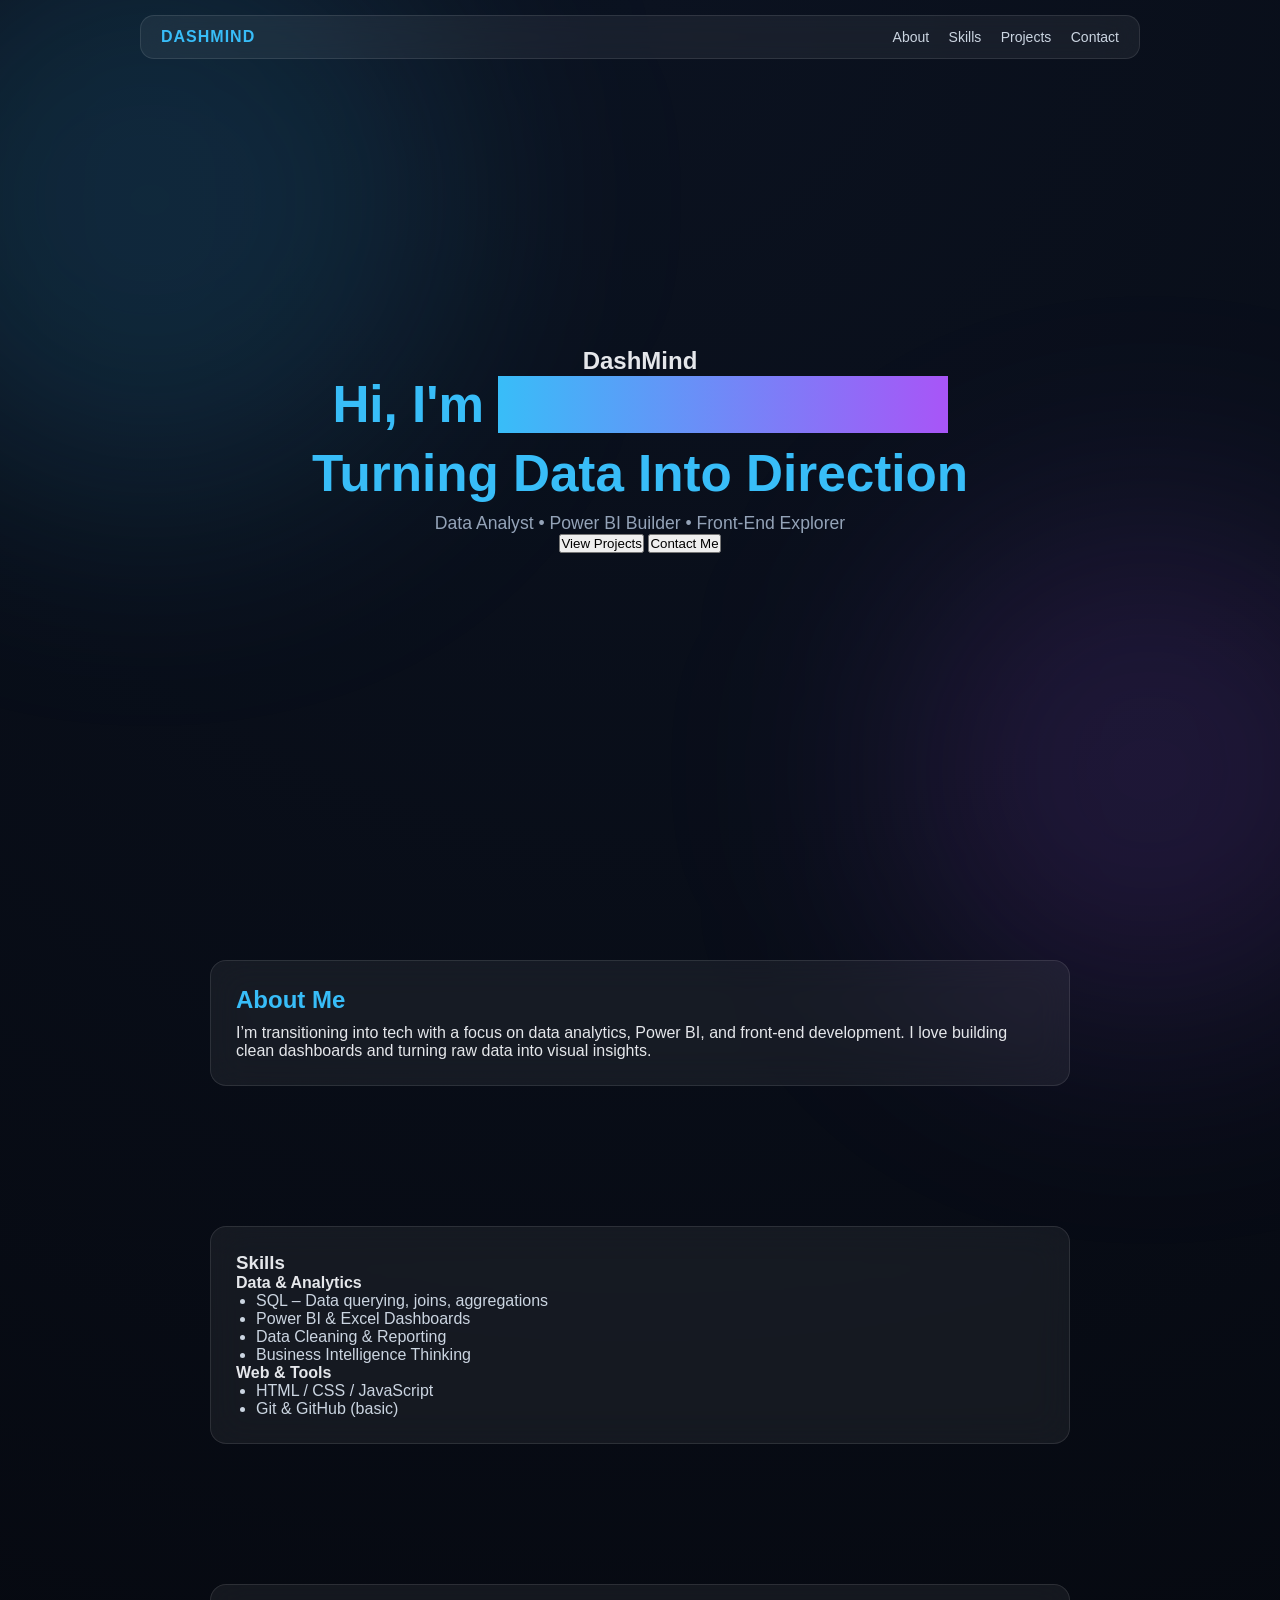
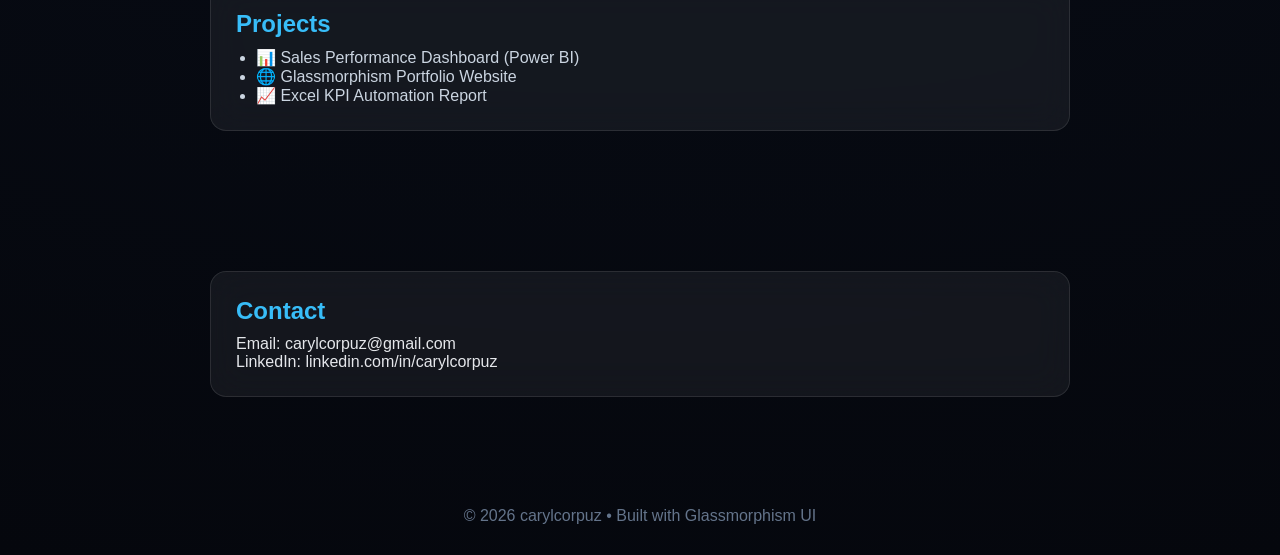
==== index.html @ 53edf38f "Added portfolio homepage for better visualization. Updated readme description" ====
<!DOCTYPE html>
<html lang="en">
<head>
<meta charset="UTF-8" />
<meta name="viewport" content="width=device-width, initial-scale=1.0"/>
<title>CarylCorpuz Portfolio</title>

<style>
/* RESET */
* {
  margin: 0;
  padding: 0;
  box-sizing: border-box;
  font-family: "Segoe UI", sans-serif;
}

body {
  background: radial-gradient(circle at top, #0b1220, #05070d);
  color: #e5e7eb;
  overflow-x: hidden;
}

/* FLOATING BACKGROUND GLOW */
.bg-glow {
  position: fixed;
  width: 600px;
  height: 600px;
  background: rgba(56, 189, 248, 0.15);
  filter: blur(120px);
  border-radius: 50%;
  top: -100px;
  left: -150px;
  z-index: 0;
}

.bg-glow2 {
  position: fixed;
  width: 500px;
  height: 500px;
  background: rgba(168, 85, 247, 0.15);
  filter: blur(120px);
  border-radius: 50%;
  bottom: -120px;
  right: -120px;
  z-index: 0;
}

/* NAVBAR GLASS */
nav {
  position: fixed;
  top: 15px;
  left: 50%;
  transform: translateX(-50%);
  width: 90%;
  max-width: 1000px;

  background: rgba(255, 255, 255, 0.06);
  backdrop-filter: blur(18px);
  border: 1px solid rgba(255, 255, 255, 0.1);
  border-radius: 14px;

  display: flex;
  justify-content: space-between;
  padding: 12px 20px;
  z-index: 1000;
}

nav h1 {
  font-size: 16px;
  color: #38bdf8;
  letter-spacing: 1px;
}

nav a {
  color: #cbd5e1;
  margin-left: 15px;
  text-decoration: none;
  font-size: 14px;
  transition: 0.3s;
}

nav a:hover {
  color: #38bdf8;
}

/* HERO */
.hero {
  height: 100vh;
  display: flex;
  flex-direction: column;
  justify-content: center;
  align-items: center;
  text-align: center;
  position: relative;
  z-index: 1;
}

.hero h2 {
  font-size: 3.2rem;
  font-weight: 600;
}

.hero span {
  background: linear-gradient(90deg, #38bdf8, #a855f7);
  -webkit-text-fill-color: transparent;
}

.hero p {
  margin-top: 10px;
  color: #94a3b8;
  font-size: 1.1rem;
}

/* SECTIONS */
section {
  position: relative;
  z-index: 1;
  padding: 60px 20px;
  max-width: 900px;
  margin: auto;
}

/* GLASS CARD */
.card {
  background: rgba(255, 255, 255, 0.06);
  backdrop-filter: blur(18px);
  border: 1px solid rgba(255, 255, 255, 0.1);
  border-radius: 16px;
  padding: 25px;
  margin-bottom: 20px;

  transform: translateY(30px);
  opacity: 0;
  transition: all 0.7s ease;
}

.card.show {
  transform: translateY(0);
  opacity: 1;
}

.card:hover {
  transform: scale(1.02);
  border: 1px solid rgba(56, 189, 248, 0.4);
}

/* HEADINGS */
h2 {
  margin-bottom: 10px;
  color: #38bdf8;
  font-weight: 600;
}

/* LISTS */
ul {
  padding-left: 20px;
  color: #cbd5e1;
}

/* FOOTER */
footer {
  text-align: center;
  padding: 30px;
  color: #64748b;
  position: relative;
  z-index: 1;
}

/* SCROLL SMOOTH */
html {
  scroll-behavior: smooth;
}
</style>
</head>

<body>

<!-- background glow -->
<div class="bg-glow"></div>
<div class="bg-glow2"></div>

<!-- NAV -->
<nav>
  <h1>DASHMIND</h1>
  <div>
    <a href="#about">About</a>
    <a href="#skills">Skills</a>
    <a href="#projects">Projects</a>
    <a href="#contact">Contact</a>
  </div>
</nav>

<!-- HERO -->
<section class="hero">
  <div class="hero-glass">

    <div class="logo-row">
      <!-- SVG logo here -->
      <h1>DashMind</h1>
      <h2>Hi, I'm <span>Caryl Jane
        Corpuz
      </span></h2>
    </div>

    <h2>Turning Data Into Direction</h2>

    <p>
      Data Analyst • Power BI Builder • Front-End Explorer
    </p>

    <div class="cta">
      <button>View Projects</button>
      <button class="ghost">Contact Me</button>
    </div>

  </div>
</section>

<!-- ABOUT -->
<section id="about">
  <div class="card">
    <h2>About Me</h2>
    <p>
      I’m transitioning into tech with a focus on data analytics, Power BI,
      and front-end development. I love building clean dashboards and turning
      raw data into visual insights.
    </p>
  </div>
</section>

<!-- SKILLS -->
<section id="skills">
<div class="card">
  <h3>Skills</h3>

  <p><strong>Data & Analytics</strong></p>
  <ul>
    <li>SQL – Data querying, joins, aggregations</li>
    <li>Power BI & Excel Dashboards</li>
    <li>Data Cleaning & Reporting</li>
    <li>Business Intelligence Thinking</li>

  </ul>

  <p><strong>Web & Tools</strong></p>
  <ul>
    <li>HTML / CSS / JavaScript</li>
    <li>Git & GitHub (basic)</li>
  </ul>
</div>
</section>

<!-- PROJECTS -->
<section id="projects">
  <div class="card">
    <h2>Projects</h2>
    <ul>
      <li>📊 Sales Performance Dashboard (Power BI)</li>
      <li>🌐 Glassmorphism Portfolio Website</li>
      <li>📈 Excel KPI Automation Report</li>
    </ul>
  </div>
</section>

<!-- CONTACT -->
<section id="contact">
  <div class="card">
    <h2>Contact</h2>
    <p>Email: carylcorpuz@gmail.com</p>
    <p>LinkedIn: linkedin.com/in/carylcorpuz</p>
  </div>
</section>

<!-- FOOTER -->
<footer>
  © 2026 carylcorpuz • Built with Glassmorphism UI
</footer>

<script>
// smooth reveal animation
const cards = document.querySelectorAll('.card');

const observer = new IntersectionObserver(entries => {
  entries.forEach(entry => {
    if (entry.isIntersecting) {
      entry.target.classList.add('show');
    }
  });
}, { threshold: 0.2 });

cards.forEach(card => observer.observe(card));
</script>

</body>
</html>
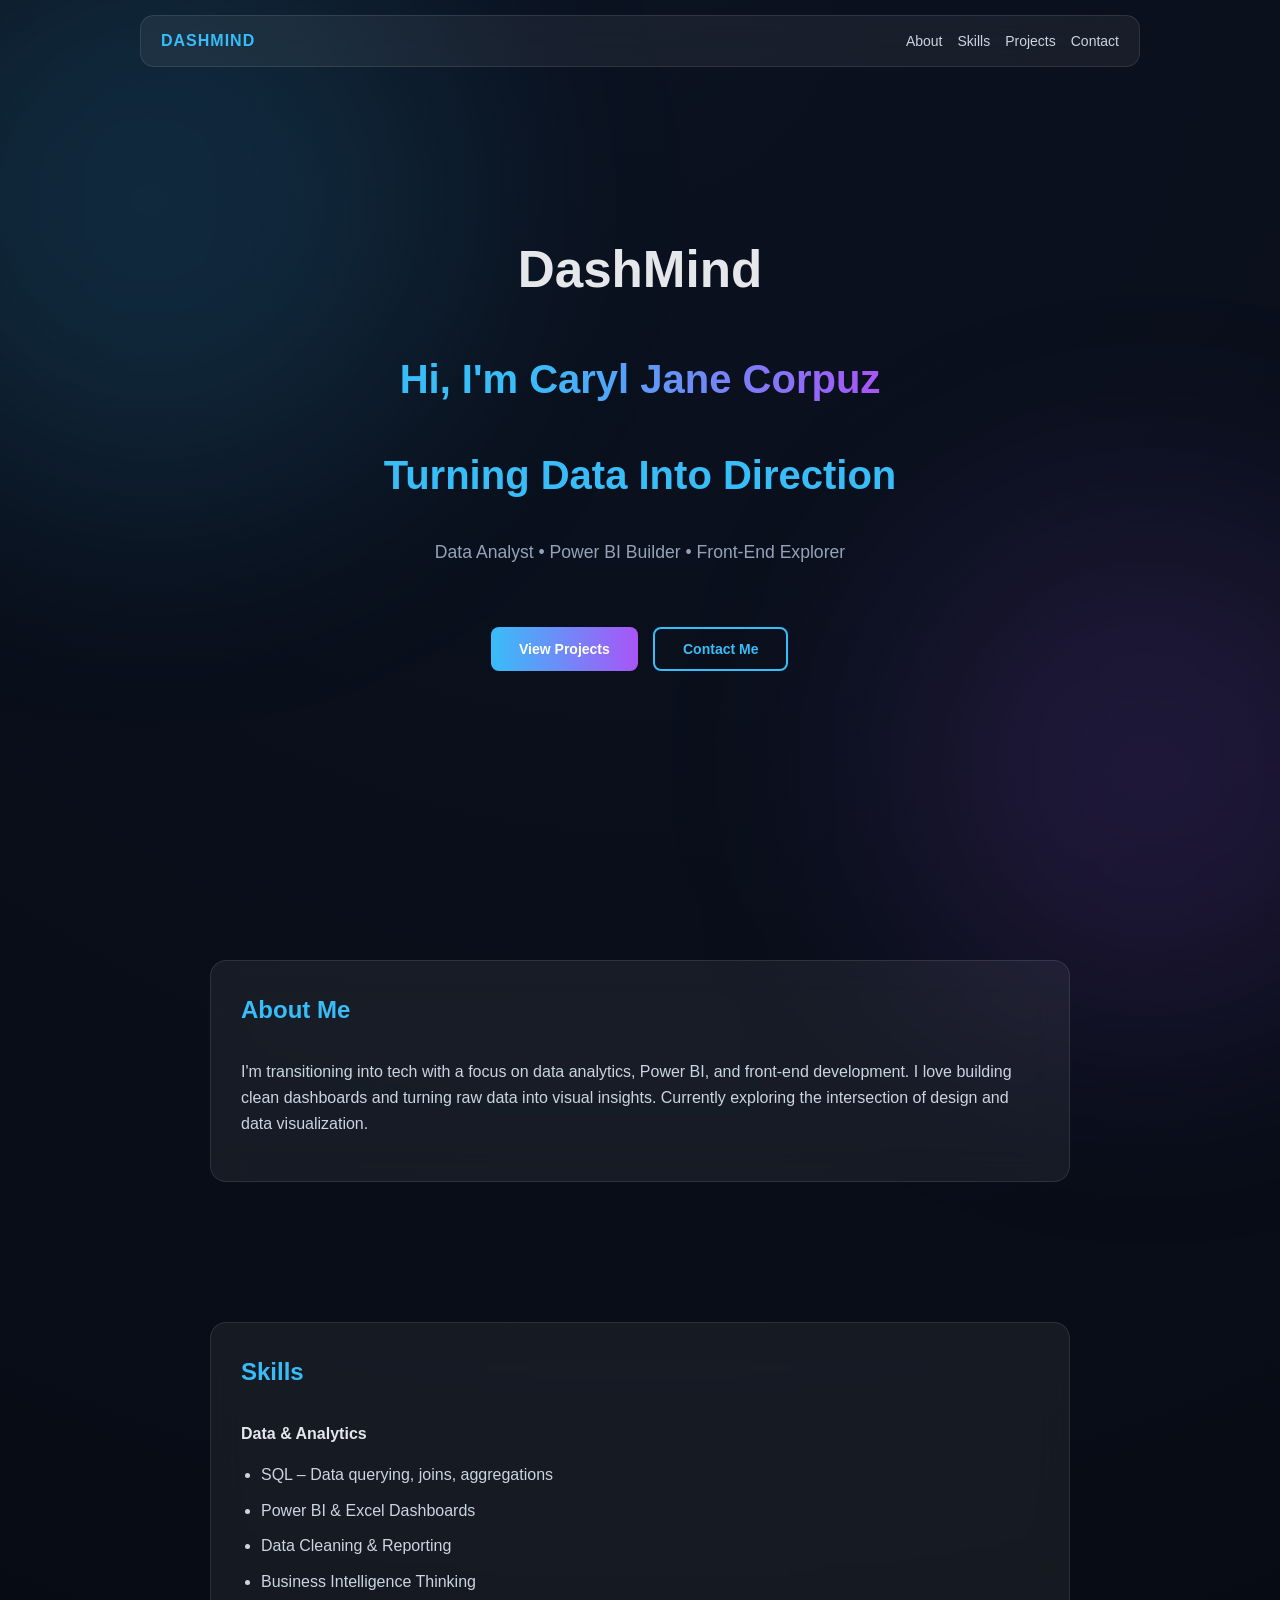
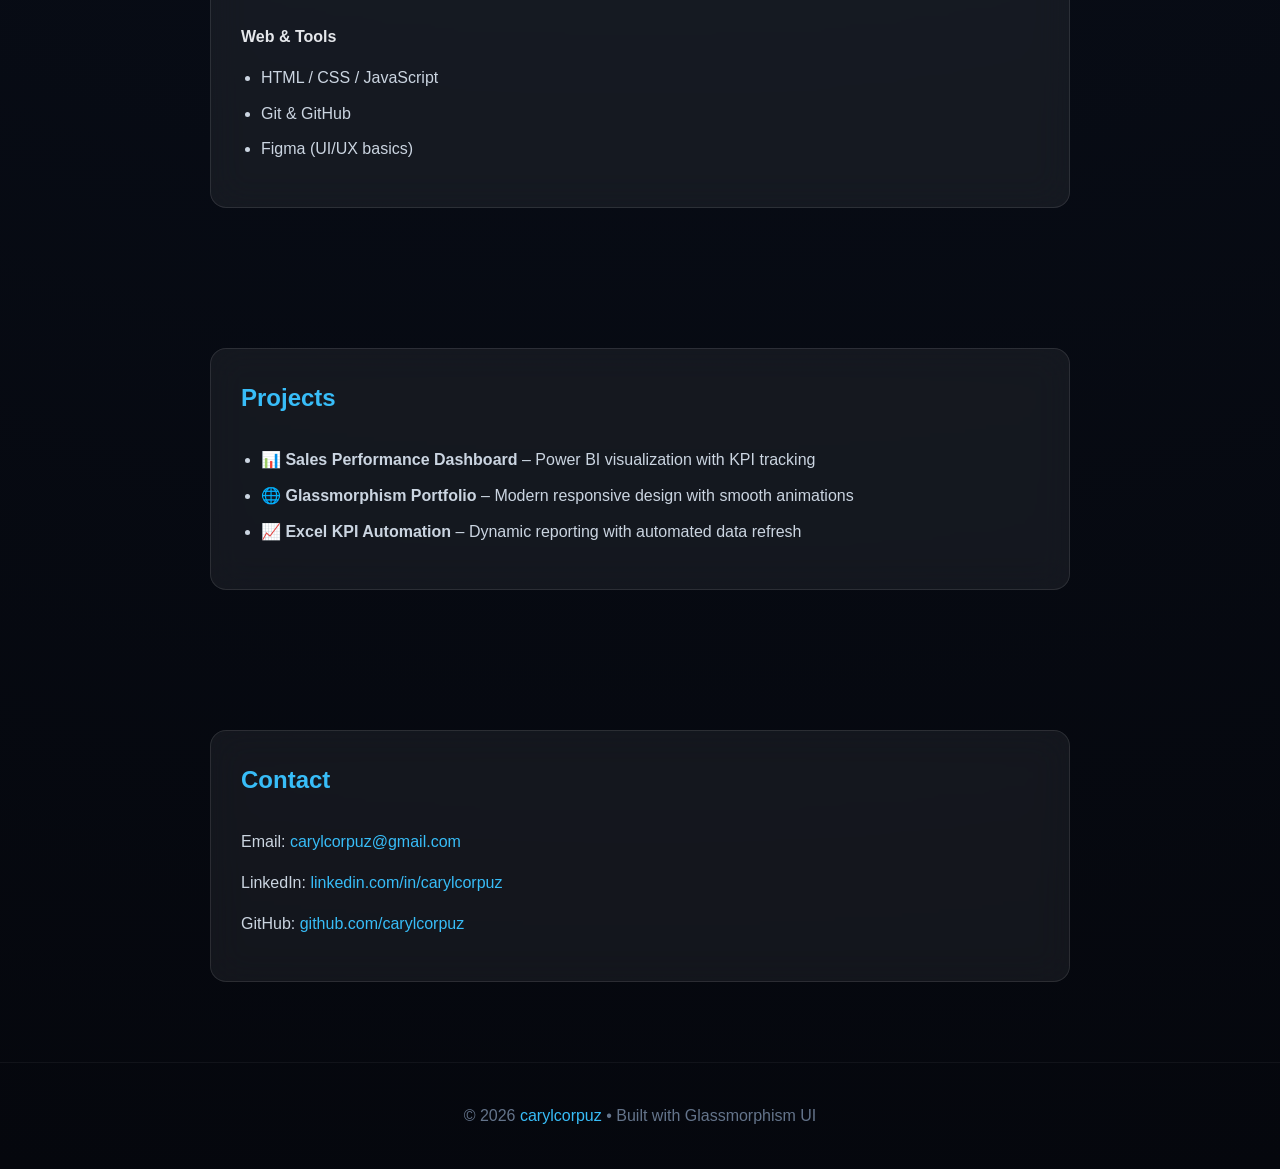
==== commit 9e7906bf: "Improve portfolio with enhanced styling, accessibility, and responsiveness" ====
--- a/index.html
+++ b/index.html
@@ -18,6 +18,7 @@
   background: radial-gradient(circle at top, #0b1220, #05070d);
   color: #e5e7eb;
   overflow-x: hidden;
+  line-height: 1.6;
 }
 
 /* FLOATING BACKGROUND GLOW */
@@ -31,6 +32,7 @@
   top: -100px;
   left: -150px;
   z-index: 0;
+  will-change: transform;
 }
 
 .bg-glow2 {
@@ -43,6 +45,7 @@
   bottom: -120px;
   right: -120px;
   z-index: 0;
+  will-change: transform;
 }
 
 /* NAVBAR GLASS */
@@ -61,6 +64,7 @@
 
   display: flex;
   justify-content: space-between;
+  align-items: center;
   padding: 12px 20px;
   z-index: 1000;
 }
@@ -69,18 +73,42 @@
   font-size: 16px;
   color: #38bdf8;
   letter-spacing: 1px;
+  font-weight: 700;
+}
+
+nav div {
+  display: flex;
+  gap: 15px;
 }
 
 nav a {
   color: #cbd5e1;
-  margin-left: 15px;
   text-decoration: none;
   font-size: 14px;
-  transition: 0.3s;
-}
-
-nav a:hover {
-  color: #38bdf8;
+  transition: color 0.3s ease;
+  position: relative;
+}
+
+nav a:hover,
+nav a:focus {
+  color: #38bdf8;
+  outline: none;
+}
+
+nav a::after {
+  content: '';
+  position: absolute;
+  bottom: -2px;
+  left: 0;
+  width: 0;
+  height: 2px;
+  background: #38bdf8;
+  transition: width 0.3s ease;
+}
+
+nav a:hover::after,
+nav a:focus::after {
+  width: 100%;
 }
 
 /* HERO */
@@ -93,22 +121,76 @@
   text-align: center;
   position: relative;
   z-index: 1;
+  padding: 20px;
+}
+
+.hero h1 {
+  font-size: clamp(2rem, 5vw, 3.2rem);
+  font-weight: 600;
+  margin-bottom: 20px;
 }
 
 .hero h2 {
-  font-size: 3.2rem;
-  font-weight: 600;
+  font-size: clamp(1.5rem, 4vw, 2.5rem);
+  font-weight: 600;
+  margin: 20px 0;
+  line-height: 1.4;
 }
 
 .hero span {
   background: linear-gradient(90deg, #38bdf8, #a855f7);
+  -webkit-background-clip: text;
   -webkit-text-fill-color: transparent;
+  background-clip: text;
 }
 
 .hero p {
-  margin-top: 10px;
+  margin: 15px 0 30px 0;
   color: #94a3b8;
-  font-size: 1.1rem;
+  font-size: clamp(1rem, 2vw, 1.1rem);
+}
+
+/* BUTTONS */
+.cta {
+  display: flex;
+  gap: 15px;
+  flex-wrap: wrap;
+  justify-content: center;
+  margin-top: 30px;
+}
+
+button {
+  background: linear-gradient(90deg, #38bdf8, #a855f7);
+  color: white;
+  border: none;
+  padding: 12px 28px;
+  border-radius: 8px;
+  font-size: 14px;
+  font-weight: 600;
+  cursor: pointer;
+  transition: all 0.3s ease;
+  will-change: transform;
+}
+
+button:hover {
+  transform: scale(1.05);
+  box-shadow: 0 0 20px rgba(56, 189, 248, 0.4);
+}
+
+button:focus {
+  outline: 2px solid #38bdf8;
+  outline-offset: 2px;
+}
+
+button.ghost {
+  background: transparent;
+  border: 2px solid #38bdf8;
+  color: #38bdf8;
+}
+
+button.ghost:hover {
+  background: rgba(56, 189, 248, 0.1);
+  box-shadow: 0 0 20px rgba(56, 189, 248, 0.3);
 }
 
 /* SECTIONS */
@@ -120,18 +202,25 @@
   margin: auto;
 }
 
+section h2 {
+  margin-bottom: 30px;
+  color: #38bdf8;
+  font-weight: 600;
+}
+
 /* GLASS CARD */
 .card {
   background: rgba(255, 255, 255, 0.06);
   backdrop-filter: blur(18px);
   border: 1px solid rgba(255, 255, 255, 0.1);
   border-radius: 16px;
-  padding: 25px;
+  padding: 30px;
   margin-bottom: 20px;
 
   transform: translateY(30px);
   opacity: 0;
   transition: all 0.7s ease;
+  will-change: transform, opacity;
 }
 
 .card.show {
@@ -142,12 +231,29 @@
 .card:hover {
   transform: scale(1.02);
   border: 1px solid rgba(56, 189, 248, 0.4);
+  box-shadow: 0 8px 32px rgba(56, 189, 248, 0.1);
 }
 
 /* HEADINGS */
 h2 {
-  margin-bottom: 10px;
-  color: #38bdf8;
+  color: #38bdf8;
+  font-weight: 600;
+}
+
+h3 {
+  color: #38bdf8;
+  font-weight: 600;
+  margin-bottom: 20px;
+}
+
+/* PARAGRAPHS */
+p {
+  color: #cbd5e1;
+  margin-bottom: 15px;
+}
+
+p strong {
+  color: #e5e7eb;
   font-weight: 600;
 }
 
@@ -155,20 +261,147 @@
 ul {
   padding-left: 20px;
   color: #cbd5e1;
+  margin-bottom: 15px;
+}
+
+li {
+  margin-bottom: 10px;
+  transition: color 0.3s ease;
+}
+
+li:hover {
+  color: #38bdf8;
+}
+
+/* SKILLS SECTION */
+.skills-category {
+  margin-bottom: 30px;
+}
+
+.skills-category:last-child {
+  margin-bottom: 0;
+}
+
+.skills-category p {
+  margin: 20px 0 15px 0;
+}
+
+/* CONTACT LINKS */
+a[href^="mailto:"],
+a[href^="https://"] {
+  color: #38bdf8;
+  text-decoration: none;
+  transition: all 0.3s ease;
+}
+
+a[href^="mailto:"]:hover,
+a[href^="https://"]:hover {
+  text-decoration: underline;
+  opacity: 0.8;
+}
+
+a[href^="mailto:"]:focus,
+a[href^="https://"]:focus {
+  outline: 2px solid #38bdf8;
+  outline-offset: 2px;
+  border-radius: 2px;
 }
 
 /* FOOTER */
 footer {
   text-align: center;
-  padding: 30px;
+  padding: 40px 20px;
   color: #64748b;
   position: relative;
   z-index: 1;
+  border-top: 1px solid rgba(255, 255, 255, 0.05);
+}
+
+footer a {
+  color: #38bdf8;
+  text-decoration: none;
+  transition: color 0.3s ease;
+}
+
+footer a:hover {
+  color: #a855f7;
 }
 
 /* SCROLL SMOOTH */
 html {
   scroll-behavior: smooth;
+}
+
+/* RESPONSIVE DESIGN */
+@media (max-width: 768px) {
+  nav {
+    width: 95%;
+    flex-direction: column;
+    gap: 15px;
+  }
+
+  nav div {
+    flex-direction: column;
+    gap: 10px;
+    width: 100%;
+  }
+
+  nav a {
+    margin-left: 0;
+  }
+
+  .cta {
+    flex-direction: column;
+  }
+
+  button {
+    width: 100%;
+  }
+
+  section {
+    padding: 40px 15px;
+  }
+
+  .card {
+    padding: 20px;
+  }
+
+  .bg-glow {
+    width: 400px;
+    height: 400px;
+  }
+
+  .bg-glow2 {
+    width: 300px;
+    height: 300px;
+  }
+}
+
+@media (max-width: 480px) {
+  nav {
+    top: 10px;
+  }
+
+  .hero h1 {
+    font-size: 1.8rem;
+  }
+
+  .hero h2 {
+    font-size: 1.3rem;
+  }
+
+  section {
+    padding: 30px 12px;
+  }
+
+  .card {
+    padding: 15px;
+  }
+
+  button {
+    padding: 10px 20px;
+    font-size: 13px;
+  }
 }
 </style>
 </head>
@@ -192,27 +425,17 @@
 
 <!-- HERO -->
 <section class="hero">
-  <div class="hero-glass">
-
-    <div class="logo-row">
-      <!-- SVG logo here -->
-      <h1>DashMind</h1>
-      <h2>Hi, I'm <span>Caryl Jane
-        Corpuz
-      </span></h2>
-    </div>
-
-    <h2>Turning Data Into Direction</h2>
-
-    <p>
-      Data Analyst • Power BI Builder • Front-End Explorer
-    </p>
-
-    <div class="cta">
-      <button>View Projects</button>
-      <button class="ghost">Contact Me</button>
-    </div>
-
+  <h1>DashMind</h1>
+  <h2>Hi, I'm <span>Caryl Jane Corpuz</span></h2>
+  <h2>Turning Data Into Direction</h2>
+
+  <p>
+    Data Analyst • Power BI Builder • Front-End Explorer
+  </p>
+
+  <div class="cta">
+    <button aria-label="View my projects">View Projects</button>
+    <button class="ghost" aria-label="Contact me">Contact Me</button>
   </div>
 </section>
 
@@ -221,33 +444,38 @@
   <div class="card">
     <h2>About Me</h2>
     <p>
-      I’m transitioning into tech with a focus on data analytics, Power BI,
+      I'm transitioning into tech with a focus on data analytics, Power BI,
       and front-end development. I love building clean dashboards and turning
-      raw data into visual insights.
+      raw data into visual insights. Currently exploring the intersection of
+      design and data visualization.
     </p>
   </div>
 </section>
 
 <!-- SKILLS -->
 <section id="skills">
-<div class="card">
-  <h3>Skills</h3>
-
-  <p><strong>Data & Analytics</strong></p>
-  <ul>
-    <li>SQL – Data querying, joins, aggregations</li>
-    <li>Power BI & Excel Dashboards</li>
-    <li>Data Cleaning & Reporting</li>
-    <li>Business Intelligence Thinking</li>
-
-  </ul>
-
-  <p><strong>Web & Tools</strong></p>
-  <ul>
-    <li>HTML / CSS / JavaScript</li>
-    <li>Git & GitHub (basic)</li>
-  </ul>
-</div>
+  <div class="card">
+    <h2>Skills</h2>
+
+    <div class="skills-category">
+      <p><strong>Data & Analytics</strong></p>
+      <ul>
+        <li>SQL – Data querying, joins, aggregations</li>
+        <li>Power BI & Excel Dashboards</li>
+        <li>Data Cleaning & Reporting</li>
+        <li>Business Intelligence Thinking</li>
+      </ul>
+    </div>
+
+    <div class="skills-category">
+      <p><strong>Web & Tools</strong></p>
+      <ul>
+        <li>HTML / CSS / JavaScript</li>
+        <li>Git & GitHub</li>
+        <li>Figma (UI/UX basics)</li>
+      </ul>
+    </div>
+  </div>
 </section>
 
 <!-- PROJECTS -->
@@ -255,9 +483,9 @@
   <div class="card">
     <h2>Projects</h2>
     <ul>
-      <li>📊 Sales Performance Dashboard (Power BI)</li>
-      <li>🌐 Glassmorphism Portfolio Website</li>
-      <li>📈 Excel KPI Automation Report</li>
+      <li><strong>📊 Sales Performance Dashboard</strong> – Power BI visualization with KPI tracking</li>
+      <li><strong>🌐 Glassmorphism Portfolio</strong> – Modern responsive design with smooth animations</li>
+      <li><strong>📈 Excel KPI Automation</strong> – Dynamic reporting with automated data refresh</li>
     </ul>
   </div>
 </section>
@@ -266,30 +494,50 @@
 <section id="contact">
   <div class="card">
     <h2>Contact</h2>
-    <p>Email: carylcorpuz@gmail.com</p>
-    <p>LinkedIn: linkedin.com/in/carylcorpuz</p>
+    <p>
+      Email: <a href="mailto:carylcorpuz@gmail.com">carylcorpuz@gmail.com</a>
+    </p>
+    <p>
+      LinkedIn: <a href="https://linkedin.com/in/carylcorpuz" target="_blank" rel="noopener noreferrer">linkedin.com/in/carylcorpuz</a>
+    </p>
+    <p>
+      GitHub: <a href="https://github.com/carylcorpuz" target="_blank" rel="noopener noreferrer">github.com/carylcorpuz</a>
+    </p>
   </div>
 </section>
 
 <!-- FOOTER -->
 <footer>
-  © 2026 carylcorpuz • Built with Glassmorphism UI
+  © 2026 <a href="https://github.com/carylcorpuz" target="_blank" rel="noopener noreferrer">carylcorpuz</a> • Built with Glassmorphism UI
 </footer>
 
 <script>
-// smooth reveal animation
+// Smooth reveal animation on scroll
 const cards = document.querySelectorAll('.card');
 
 const observer = new IntersectionObserver(entries => {
   entries.forEach(entry => {
     if (entry.isIntersecting) {
       entry.target.classList.add('show');
+      // Optional: stop observing after animation
+      observer.unobserve(entry.target);
     }
   });
 }, { threshold: 0.2 });
 
 cards.forEach(card => observer.observe(card));
+
+// Smooth scroll for CTA buttons
+document.querySelectorAll('button').forEach(button => {
+  button.addEventListener('click', function() {
+    if (this.textContent.includes('Projects')) {
+      document.getElementById('projects').scrollIntoView({ behavior: 'smooth' });
+    } else if (this.textContent.includes('Contact')) {
+      document.getElementById('contact').scrollIntoView({ behavior: 'smooth' });
+    }
+  });
+});
 </script>
 
 </body>
-</html>+</html>
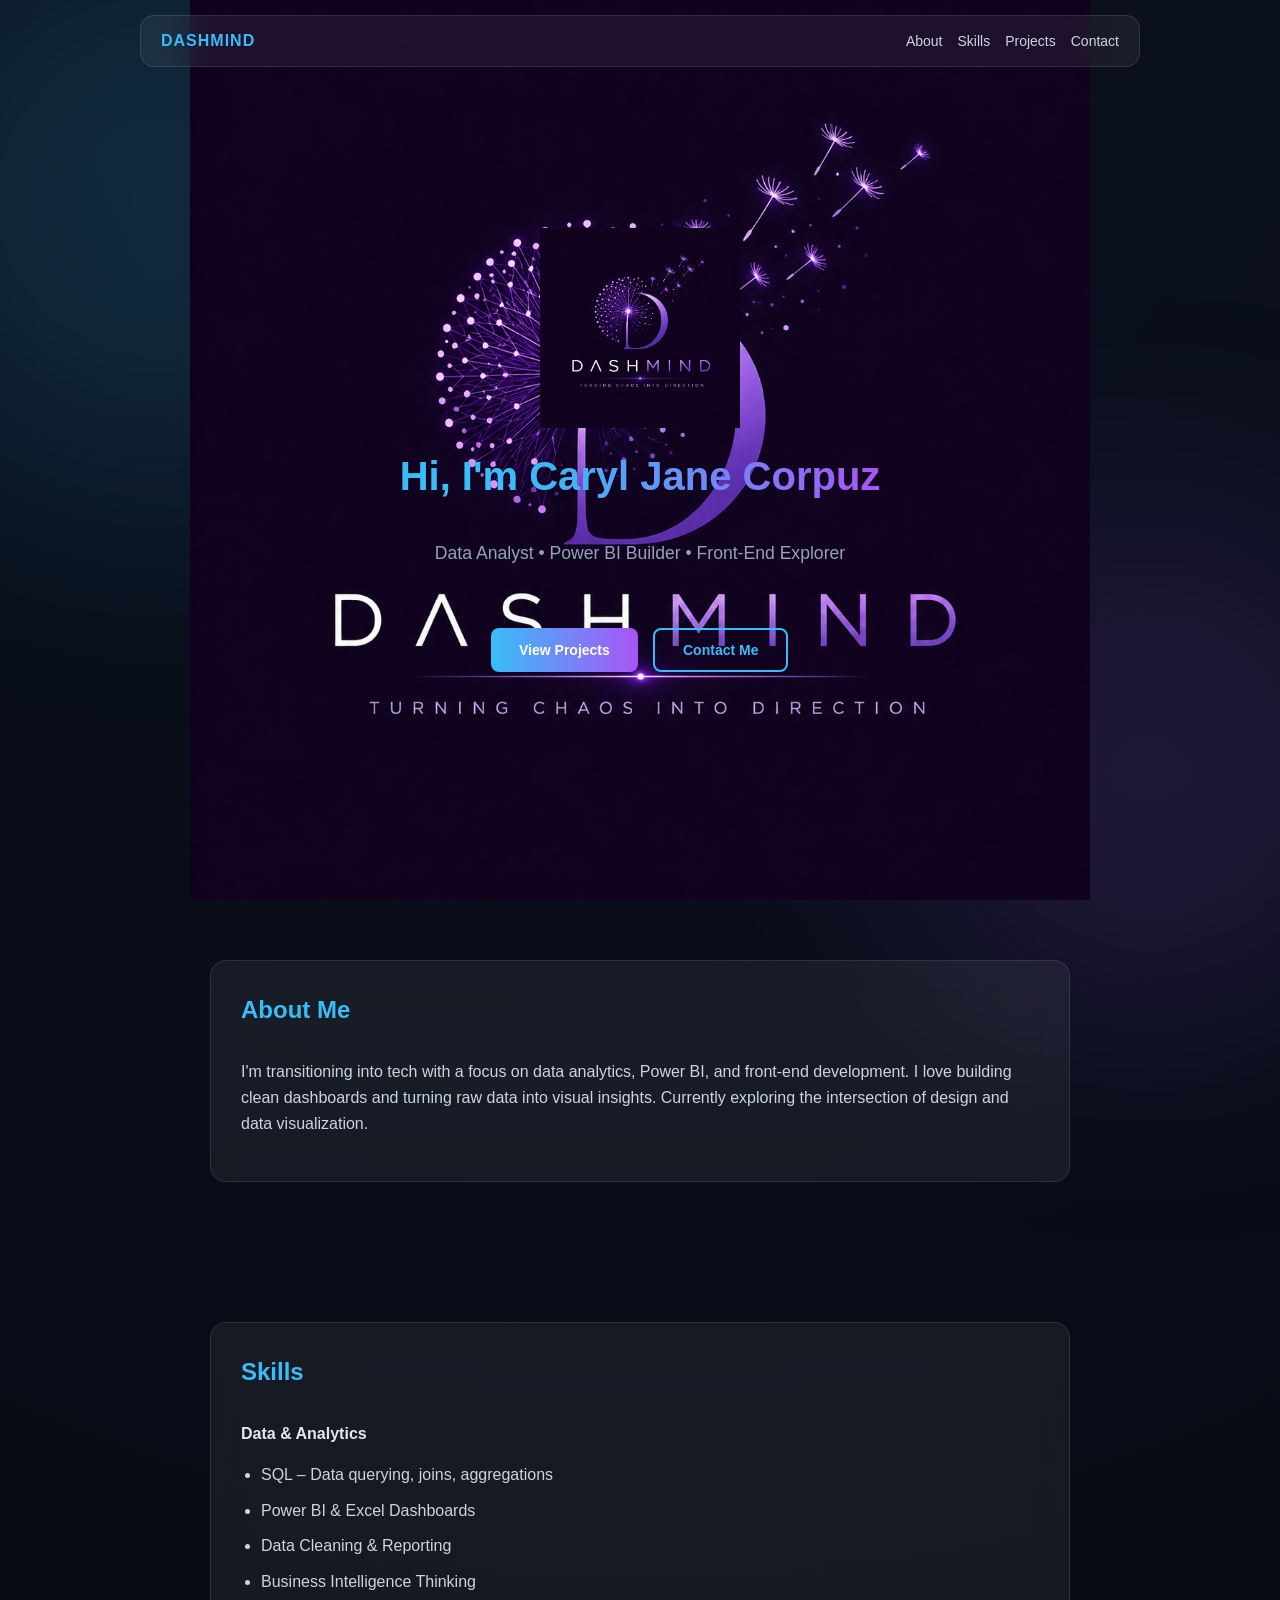
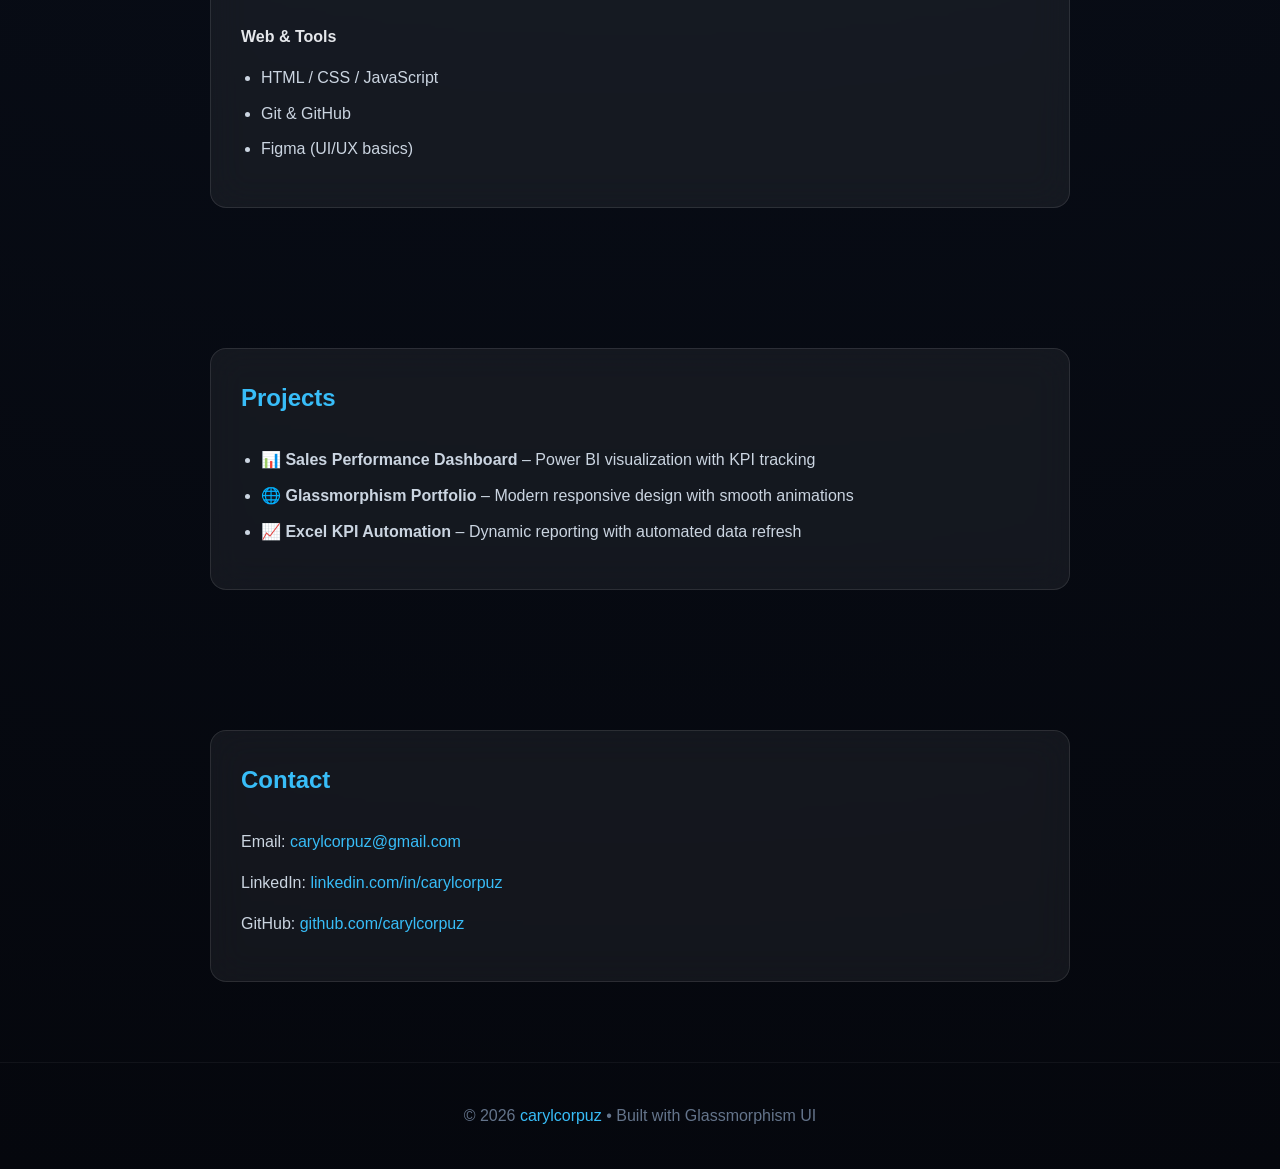
==== commit 3ba729ca: "Added  CSS styles for all the section and adding logo" ====
--- a/index.html
+++ b/index.html
@@ -5,405 +5,8 @@
 <meta name="viewport" content="width=device-width, initial-scale=1.0"/>
 <title>CarylCorpuz Portfolio</title>
 
-<style>
-/* RESET */
-* {
-  margin: 0;
-  padding: 0;
-  box-sizing: border-box;
-  font-family: "Segoe UI", sans-serif;
-}
+<link rel="stylesheet" href="style.css">
 
-body {
-  background: radial-gradient(circle at top, #0b1220, #05070d);
-  color: #e5e7eb;
-  overflow-x: hidden;
-  line-height: 1.6;
-}
-
-/* FLOATING BACKGROUND GLOW */
-.bg-glow {
-  position: fixed;
-  width: 600px;
-  height: 600px;
-  background: rgba(56, 189, 248, 0.15);
-  filter: blur(120px);
-  border-radius: 50%;
-  top: -100px;
-  left: -150px;
-  z-index: 0;
-  will-change: transform;
-}
-
-.bg-glow2 {
-  position: fixed;
-  width: 500px;
-  height: 500px;
-  background: rgba(168, 85, 247, 0.15);
-  filter: blur(120px);
-  border-radius: 50%;
-  bottom: -120px;
-  right: -120px;
-  z-index: 0;
-  will-change: transform;
-}
-
-/* NAVBAR GLASS */
-nav {
-  position: fixed;
-  top: 15px;
-  left: 50%;
-  transform: translateX(-50%);
-  width: 90%;
-  max-width: 1000px;
-
-  background: rgba(255, 255, 255, 0.06);
-  backdrop-filter: blur(18px);
-  border: 1px solid rgba(255, 255, 255, 0.1);
-  border-radius: 14px;
-
-  display: flex;
-  justify-content: space-between;
-  align-items: center;
-  padding: 12px 20px;
-  z-index: 1000;
-}
-
-nav h1 {
-  font-size: 16px;
-  color: #38bdf8;
-  letter-spacing: 1px;
-  font-weight: 700;
-}
-
-nav div {
-  display: flex;
-  gap: 15px;
-}
-
-nav a {
-  color: #cbd5e1;
-  text-decoration: none;
-  font-size: 14px;
-  transition: color 0.3s ease;
-  position: relative;
-}
-
-nav a:hover,
-nav a:focus {
-  color: #38bdf8;
-  outline: none;
-}
-
-nav a::after {
-  content: '';
-  position: absolute;
-  bottom: -2px;
-  left: 0;
-  width: 0;
-  height: 2px;
-  background: #38bdf8;
-  transition: width 0.3s ease;
-}
-
-nav a:hover::after,
-nav a:focus::after {
-  width: 100%;
-}
-
-/* HERO */
-.hero {
-  height: 100vh;
-  display: flex;
-  flex-direction: column;
-  justify-content: center;
-  align-items: center;
-  text-align: center;
-  position: relative;
-  z-index: 1;
-  padding: 20px;
-}
-
-.hero h1 {
-  font-size: clamp(2rem, 5vw, 3.2rem);
-  font-weight: 600;
-  margin-bottom: 20px;
-}
-
-.hero h2 {
-  font-size: clamp(1.5rem, 4vw, 2.5rem);
-  font-weight: 600;
-  margin: 20px 0;
-  line-height: 1.4;
-}
-
-.hero span {
-  background: linear-gradient(90deg, #38bdf8, #a855f7);
-  -webkit-background-clip: text;
-  -webkit-text-fill-color: transparent;
-  background-clip: text;
-}
-
-.hero p {
-  margin: 15px 0 30px 0;
-  color: #94a3b8;
-  font-size: clamp(1rem, 2vw, 1.1rem);
-}
-
-/* BUTTONS */
-.cta {
-  display: flex;
-  gap: 15px;
-  flex-wrap: wrap;
-  justify-content: center;
-  margin-top: 30px;
-}
-
-button {
-  background: linear-gradient(90deg, #38bdf8, #a855f7);
-  color: white;
-  border: none;
-  padding: 12px 28px;
-  border-radius: 8px;
-  font-size: 14px;
-  font-weight: 600;
-  cursor: pointer;
-  transition: all 0.3s ease;
-  will-change: transform;
-}
-
-button:hover {
-  transform: scale(1.05);
-  box-shadow: 0 0 20px rgba(56, 189, 248, 0.4);
-}
-
-button:focus {
-  outline: 2px solid #38bdf8;
-  outline-offset: 2px;
-}
-
-button.ghost {
-  background: transparent;
-  border: 2px solid #38bdf8;
-  color: #38bdf8;
-}
-
-button.ghost:hover {
-  background: rgba(56, 189, 248, 0.1);
-  box-shadow: 0 0 20px rgba(56, 189, 248, 0.3);
-}
-
-/* SECTIONS */
-section {
-  position: relative;
-  z-index: 1;
-  padding: 60px 20px;
-  max-width: 900px;
-  margin: auto;
-}
-
-section h2 {
-  margin-bottom: 30px;
-  color: #38bdf8;
-  font-weight: 600;
-}
-
-/* GLASS CARD */
-.card {
-  background: rgba(255, 255, 255, 0.06);
-  backdrop-filter: blur(18px);
-  border: 1px solid rgba(255, 255, 255, 0.1);
-  border-radius: 16px;
-  padding: 30px;
-  margin-bottom: 20px;
-
-  transform: translateY(30px);
-  opacity: 0;
-  transition: all 0.7s ease;
-  will-change: transform, opacity;
-}
-
-.card.show {
-  transform: translateY(0);
-  opacity: 1;
-}
-
-.card:hover {
-  transform: scale(1.02);
-  border: 1px solid rgba(56, 189, 248, 0.4);
-  box-shadow: 0 8px 32px rgba(56, 189, 248, 0.1);
-}
-
-/* HEADINGS */
-h2 {
-  color: #38bdf8;
-  font-weight: 600;
-}
-
-h3 {
-  color: #38bdf8;
-  font-weight: 600;
-  margin-bottom: 20px;
-}
-
-/* PARAGRAPHS */
-p {
-  color: #cbd5e1;
-  margin-bottom: 15px;
-}
-
-p strong {
-  color: #e5e7eb;
-  font-weight: 600;
-}
-
-/* LISTS */
-ul {
-  padding-left: 20px;
-  color: #cbd5e1;
-  margin-bottom: 15px;
-}
-
-li {
-  margin-bottom: 10px;
-  transition: color 0.3s ease;
-}
-
-li:hover {
-  color: #38bdf8;
-}
-
-/* SKILLS SECTION */
-.skills-category {
-  margin-bottom: 30px;
-}
-
-.skills-category:last-child {
-  margin-bottom: 0;
-}
-
-.skills-category p {
-  margin: 20px 0 15px 0;
-}
-
-/* CONTACT LINKS */
-a[href^="mailto:"],
-a[href^="https://"] {
-  color: #38bdf8;
-  text-decoration: none;
-  transition: all 0.3s ease;
-}
-
-a[href^="mailto:"]:hover,
-a[href^="https://"]:hover {
-  text-decoration: underline;
-  opacity: 0.8;
-}
-
-a[href^="mailto:"]:focus,
-a[href^="https://"]:focus {
-  outline: 2px solid #38bdf8;
-  outline-offset: 2px;
-  border-radius: 2px;
-}
-
-/* FOOTER */
-footer {
-  text-align: center;
-  padding: 40px 20px;
-  color: #64748b;
-  position: relative;
-  z-index: 1;
-  border-top: 1px solid rgba(255, 255, 255, 0.05);
-}
-
-footer a {
-  color: #38bdf8;
-  text-decoration: none;
-  transition: color 0.3s ease;
-}
-
-footer a:hover {
-  color: #a855f7;
-}
-
-/* SCROLL SMOOTH */
-html {
-  scroll-behavior: smooth;
-}
-
-/* RESPONSIVE DESIGN */
-@media (max-width: 768px) {
-  nav {
-    width: 95%;
-    flex-direction: column;
-    gap: 15px;
-  }
-
-  nav div {
-    flex-direction: column;
-    gap: 10px;
-    width: 100%;
-  }
-
-  nav a {
-    margin-left: 0;
-  }
-
-  .cta {
-    flex-direction: column;
-  }
-
-  button {
-    width: 100%;
-  }
-
-  section {
-    padding: 40px 15px;
-  }
-
-  .card {
-    padding: 20px;
-  }
-
-  .bg-glow {
-    width: 400px;
-    height: 400px;
-  }
-
-  .bg-glow2 {
-    width: 300px;
-    height: 300px;
-  }
-}
-
-@media (max-width: 480px) {
-  nav {
-    top: 10px;
-  }
-
-  .hero h1 {
-    font-size: 1.8rem;
-  }
-
-  .hero h2 {
-    font-size: 1.3rem;
-  }
-
-  section {
-    padding: 30px 12px;
-  }
-
-  .card {
-    padding: 15px;
-  }
-
-  button {
-    padding: 10px 20px;
-    font-size: 13px;
-  }
-}
-</style>
 </head>
 
 <body>
@@ -425,10 +28,8 @@
 
 <!-- HERO -->
 <section class="hero">
-  <h1>DashMind</h1>
+   <img src="Dashmind/dmlogo.png" alt="DashMind Logo" class="hero-logo" width="200">
   <h2>Hi, I'm <span>Caryl Jane Corpuz</span></h2>
-  <h2>Turning Data Into Direction</h2>
-
   <p>
     Data Analyst • Power BI Builder • Front-End Explorer
   </p>
--- a/style.css
+++ b/style.css
@@ -0,0 +1,476 @@
+
+* {
+  margin: 0;
+  padding: 0;
+  box-sizing: border-box;
+}
+
+body {
+  font-family: Arial, sans-serif;
+  background: #140b24;
+  color: white;
+}
+
+/* HERO SECTION */
+
+.hero {
+  position: relative;
+  height: 100vh;
+
+  background-image: url("images/logo.png");
+  background-size: cover;
+  background-position: center;
+
+  display: flex;
+  justify-content: center;
+  align-items: center;
+
+  overflow: hidden;
+}
+
+.hero-logo{
+  width:200px;
+  height:auto;
+  display:block;
+}
+
+/* DARK OVERLAY */
+
+.overlay {
+  position: absolute;
+  inset: 0;
+
+  background: rgba(10, 0, 20, 0.55);
+  backdrop-filter: blur(2px);
+}
+
+/* TEXT */
+
+.hero-content {
+  position: relative;
+  z-index: 2;
+  text-align: center;
+}
+
+.hero-content h1 {
+  font-size: 5rem;
+  letter-spacing: 4px;
+
+  background: linear-gradient(to right, #ffffff, #d8b4fe);
+  -webkit-background-clip: text;
+  -webkit-text-fill-color: transparent;
+}
+
+.hero-content p {
+  margin-top: 15px;
+  font-size: 1.2rem;
+  color: #e9d5ff;
+
+  letter-spacing: 2px;
+}
+
+/* RESET */
+* {
+  margin: 0;
+  padding: 0;
+  box-sizing: border-box;
+  font-family: "Segoe UI", sans-serif;
+}
+
+body {
+  background: radial-gradient(circle at top, #0b1220, #05070d);
+  color: #e5e7eb;
+  overflow-x: hidden;
+  line-height: 1.6;
+}
+
+/* FLOATING BACKGROUND GLOW */
+.bg-glow {
+  position: fixed;
+  width: 600px;
+  height: 600px;
+  background: rgba(56, 189, 248, 0.15);
+  filter: blur(120px);
+  border-radius: 50%;
+  top: -100px;
+  left: -150px;
+  z-index: 0;
+  will-change: transform;
+}
+
+.bg-glow2 {
+  position: fixed;
+  width: 500px;
+  height: 500px;
+  background: rgba(168, 85, 247, 0.15);
+  filter: blur(120px);
+  border-radius: 50%;
+  bottom: -120px;
+  right: -120px;
+  z-index: 0;
+  will-change: transform;
+}
+
+/* NAVBAR GLASS */
+nav {
+  position: fixed;
+  top: 15px;
+  left: 50%;
+  transform: translateX(-50%);
+  width: 90%;
+  max-width: 1000px;
+
+  background: rgba(255, 255, 255, 0.06);
+  backdrop-filter: blur(18px);
+  border: 1px solid rgba(255, 255, 255, 0.1);
+  border-radius: 14px;
+
+  display: flex;
+  justify-content: space-between;
+  align-items: center;
+  padding: 12px 20px;
+  z-index: 1000;
+}
+
+nav h1 {
+  font-size: 16px;
+  color: #38bdf8;
+  letter-spacing: 1px;
+  font-weight: 700;
+}
+
+nav div {
+  display: flex;
+  gap: 15px;
+}
+
+nav a {
+  color: #cbd5e1;
+  text-decoration: none;
+  font-size: 14px;
+  transition: color 0.3s ease;
+  position: relative;
+}
+
+nav a:hover,
+nav a:focus {
+  color: #38bdf8;
+  outline: none;
+}
+
+nav a::after {
+  content: '';
+  position: absolute;
+  bottom: -2px;
+  left: 0;
+  width: 0;
+  height: 2px;
+  background: #38bdf8;
+  transition: width 0.3s ease;
+}
+
+nav a:hover::after,
+nav a:focus::after {
+  width: 100%;
+}
+
+/* HERO */
+.hero {
+  position: relative;
+  height: 100vh;
+
+  background-image: url("images/dmlogo.png");
+  background-size: cover;
+  background-position: center;
+
+  display: flex;
+  flex-direction: column;
+  justify-content: center;
+  align-items: center;
+
+  text-align: center;
+  padding: 20px;
+
+  overflow: hidden;
+  z-index: 1;
+}
+
+.hero h1 {
+  font-size: clamp(2rem, 5vw, 3.2rem);
+  font-weight: 600;
+  margin-bottom: 20px;
+}
+
+.hero h2 {
+  font-size: clamp(1.5rem, 4vw, 2.5rem);
+  font-weight: 600;
+  margin: 20px 0;
+  line-height: 1.4;
+}
+
+.hero span {
+  background: linear-gradient(90deg, #38bdf8, #a855f7);
+  -webkit-background-clip: text;
+  -webkit-text-fill-color: transparent;
+  background-clip: text;
+}
+
+.hero p {
+  margin: 15px 0 30px 0;
+  color: #94a3b8;
+  font-size: clamp(1rem, 2vw, 1.1rem);
+}
+
+/* BUTTONS */
+.cta {
+  display: flex;
+  gap: 15px;
+  flex-wrap: wrap;
+  justify-content: center;
+  margin-top: 30px;
+}
+
+button {
+  background: linear-gradient(90deg, #38bdf8, #a855f7);
+  color: white;
+  border: none;
+  padding: 12px 28px;
+  border-radius: 8px;
+  font-size: 14px;
+  font-weight: 600;
+  cursor: pointer;
+  transition: all 0.3s ease;
+  will-change: transform;
+}
+
+button:hover {
+  transform: scale(1.05);
+  box-shadow: 0 0 20px rgba(56, 189, 248, 0.4);
+}
+
+button:focus {
+  outline: 2px solid #38bdf8;
+  outline-offset: 2px;
+}
+
+button.ghost {
+  background: transparent;
+  border: 2px solid #38bdf8;
+  color: #38bdf8;
+}
+
+button.ghost:hover {
+  background: rgba(56, 189, 248, 0.1);
+  box-shadow: 0 0 20px rgba(56, 189, 248, 0.3);
+}
+
+/* SECTIONS */
+section {
+  position: relative;
+  z-index: 1;
+  padding: 60px 20px;
+  max-width: 900px;
+  margin: auto;
+}
+
+section h2 {
+  margin-bottom: 30px;
+  color: #38bdf8;
+  font-weight: 600;
+}
+
+/* GLASS CARD */
+.card {
+  background: rgba(255, 255, 255, 0.06);
+  backdrop-filter: blur(18px);
+  border: 1px solid rgba(255, 255, 255, 0.1);
+  border-radius: 16px;
+  padding: 30px;
+  margin-bottom: 20px;
+
+  transform: translateY(30px);
+  opacity: 0;
+  transition: all 0.7s ease;
+  will-change: transform, opacity;
+}
+
+.card.show {
+  transform: translateY(0);
+  opacity: 1;
+}
+
+.card:hover {
+  transform: scale(1.02);
+  border: 1px solid rgba(56, 189, 248, 0.4);
+  box-shadow: 0 8px 32px rgba(56, 189, 248, 0.1);
+}
+
+/* HEADINGS */
+h2 {
+  color: #38bdf8;
+  font-weight: 600;
+}
+
+h3 {
+  color: #38bdf8;
+  font-weight: 600;
+  margin-bottom: 20px;
+}
+
+/* PARAGRAPHS */
+p {
+  color: #cbd5e1;
+  margin-bottom: 15px;
+}
+
+p strong {
+  color: #e5e7eb;
+  font-weight: 600;
+}
+
+/* LISTS */
+ul {
+  padding-left: 20px;
+  color: #cbd5e1;
+  margin-bottom: 15px;
+}
+
+li {
+  margin-bottom: 10px;
+  transition: color 0.3s ease;
+}
+
+li:hover {
+  color: #38bdf8;
+}
+
+/* SKILLS SECTION */
+.skills-category {
+  margin-bottom: 30px;
+}
+
+.skills-category:last-child {
+  margin-bottom: 0;
+}
+
+.skills-category p {
+  margin: 20px 0 15px 0;
+}
+
+/* CONTACT LINKS */
+a[href^="mailto:"],
+a[href^="https://"] {
+  color: #38bdf8;
+  text-decoration: none;
+  transition: all 0.3s ease;
+}
+
+a[href^="mailto:"]:hover,
+a[href^="https://"]:hover {
+  text-decoration: underline;
+  opacity: 0.8;
+}
+
+a[href^="mailto:"]:focus,
+a[href^="https://"]:focus {
+  outline: 2px solid #38bdf8;
+  outline-offset: 2px;
+  border-radius: 2px;
+}
+
+/* FOOTER */
+footer {
+  text-align: center;
+  padding: 40px 20px;
+  color: #64748b;
+  position: relative;
+  z-index: 1;
+  border-top: 1px solid rgba(255, 255, 255, 0.05);
+}
+
+footer a {
+  color: #38bdf8;
+  text-decoration: none;
+  transition: color 0.3s ease;
+}
+
+footer a:hover {
+  color: #a855f7;
+}
+
+/* SCROLL SMOOTH */
+html {
+  scroll-behavior: smooth;
+}
+
+/* RESPONSIVE DESIGN */
+@media (max-width: 768px) {
+  nav {
+    width: 95%;
+    flex-direction: column;
+    gap: 15px;
+  }
+
+  nav div {
+    flex-direction: column;
+    gap: 10px;
+    width: 100%;
+  }
+
+  nav a {
+    margin-left: 0;
+  }
+
+  .cta {
+    flex-direction: column;
+  }
+
+  button {
+    width: 100%;
+  }
+
+  section {
+    padding: 40px 15px;
+  }
+
+  .card {
+    padding: 20px;
+  }
+
+  .bg-glow {
+    width: 400px;
+    height: 400px;
+  }
+
+  .bg-glow2 {
+    width: 300px;
+    height: 300px;
+  }
+}
+
+@media (max-width: 480px) {
+  nav {
+    top: 10px;
+  }
+
+  .hero h1 {
+    font-size: 1.8rem;
+  }
+
+  .hero h2 {
+    font-size: 1.3rem;
+  }
+
+  section {
+    padding: 30px 12px;
+  }
+
+  .card {
+    padding: 15px;
+  }
+
+  button {
+    padding: 10px 20px;
+    font-size: 13px;
+  }
+}
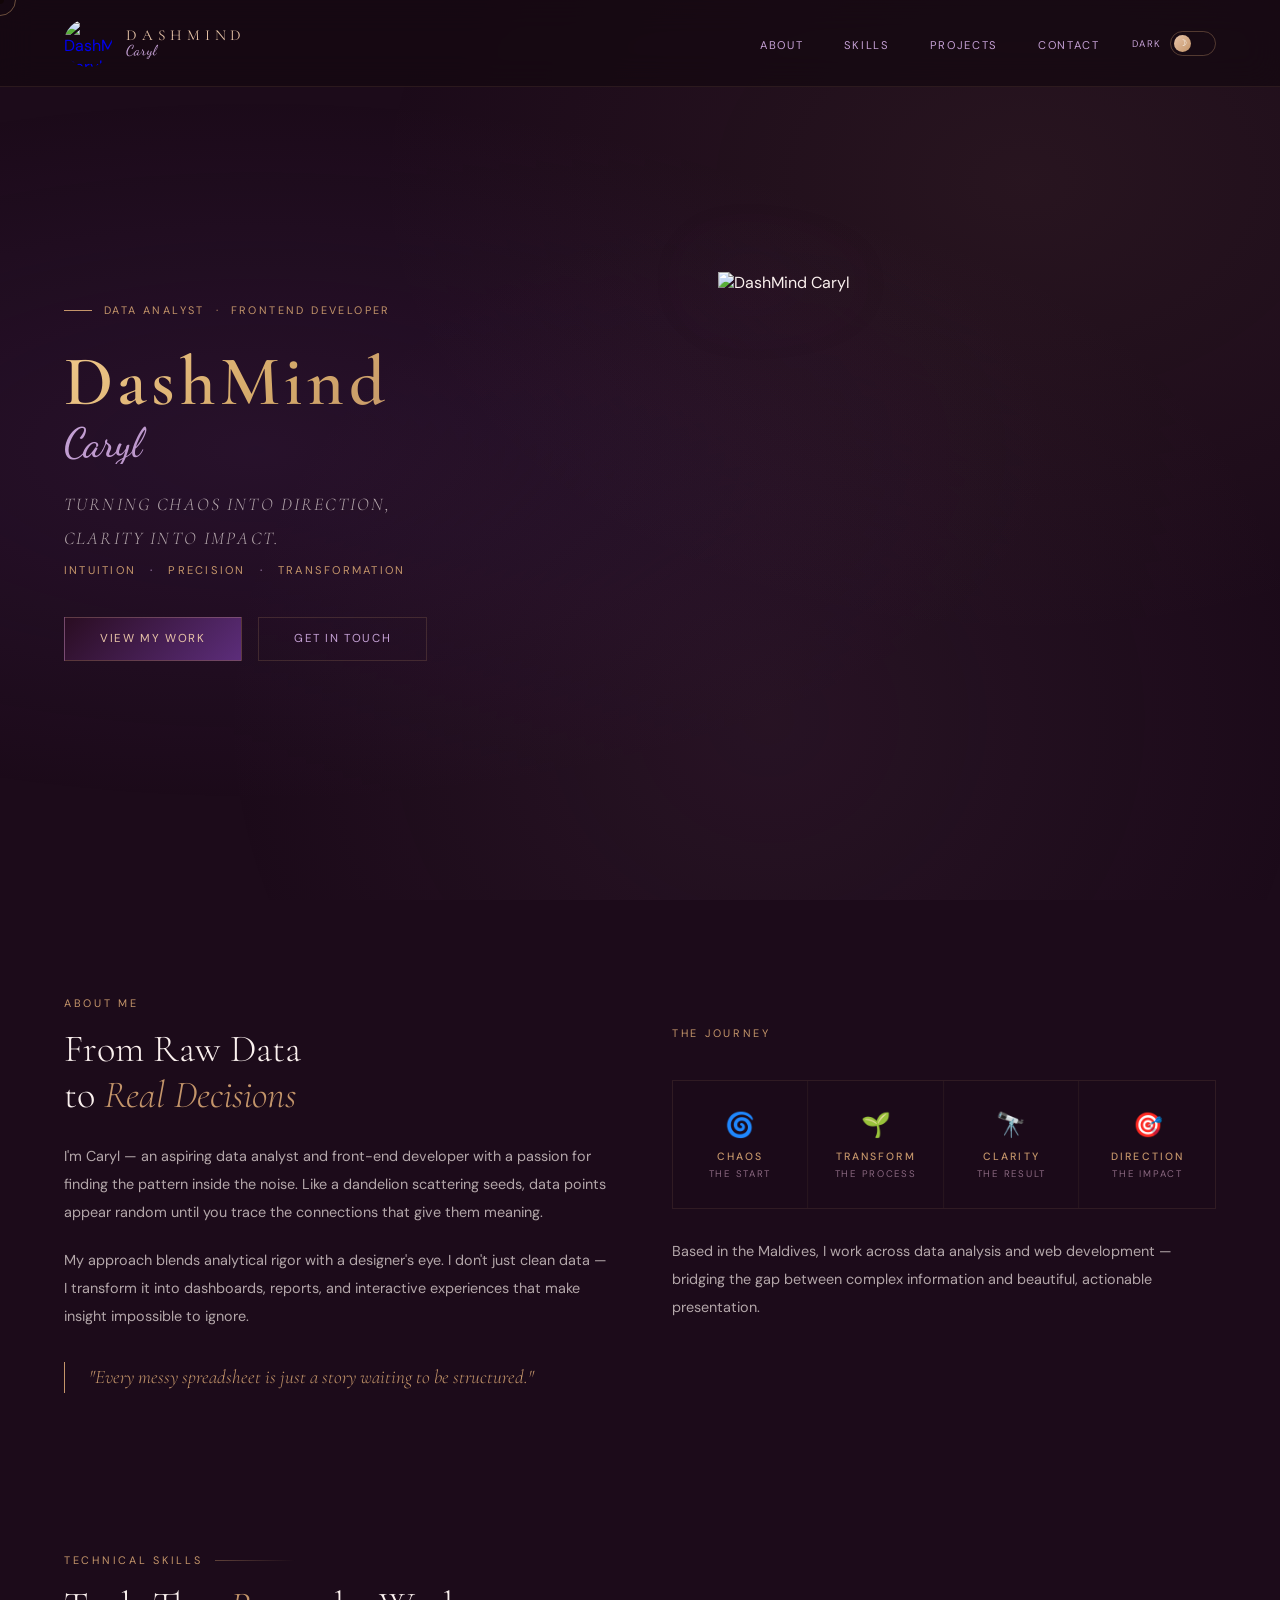
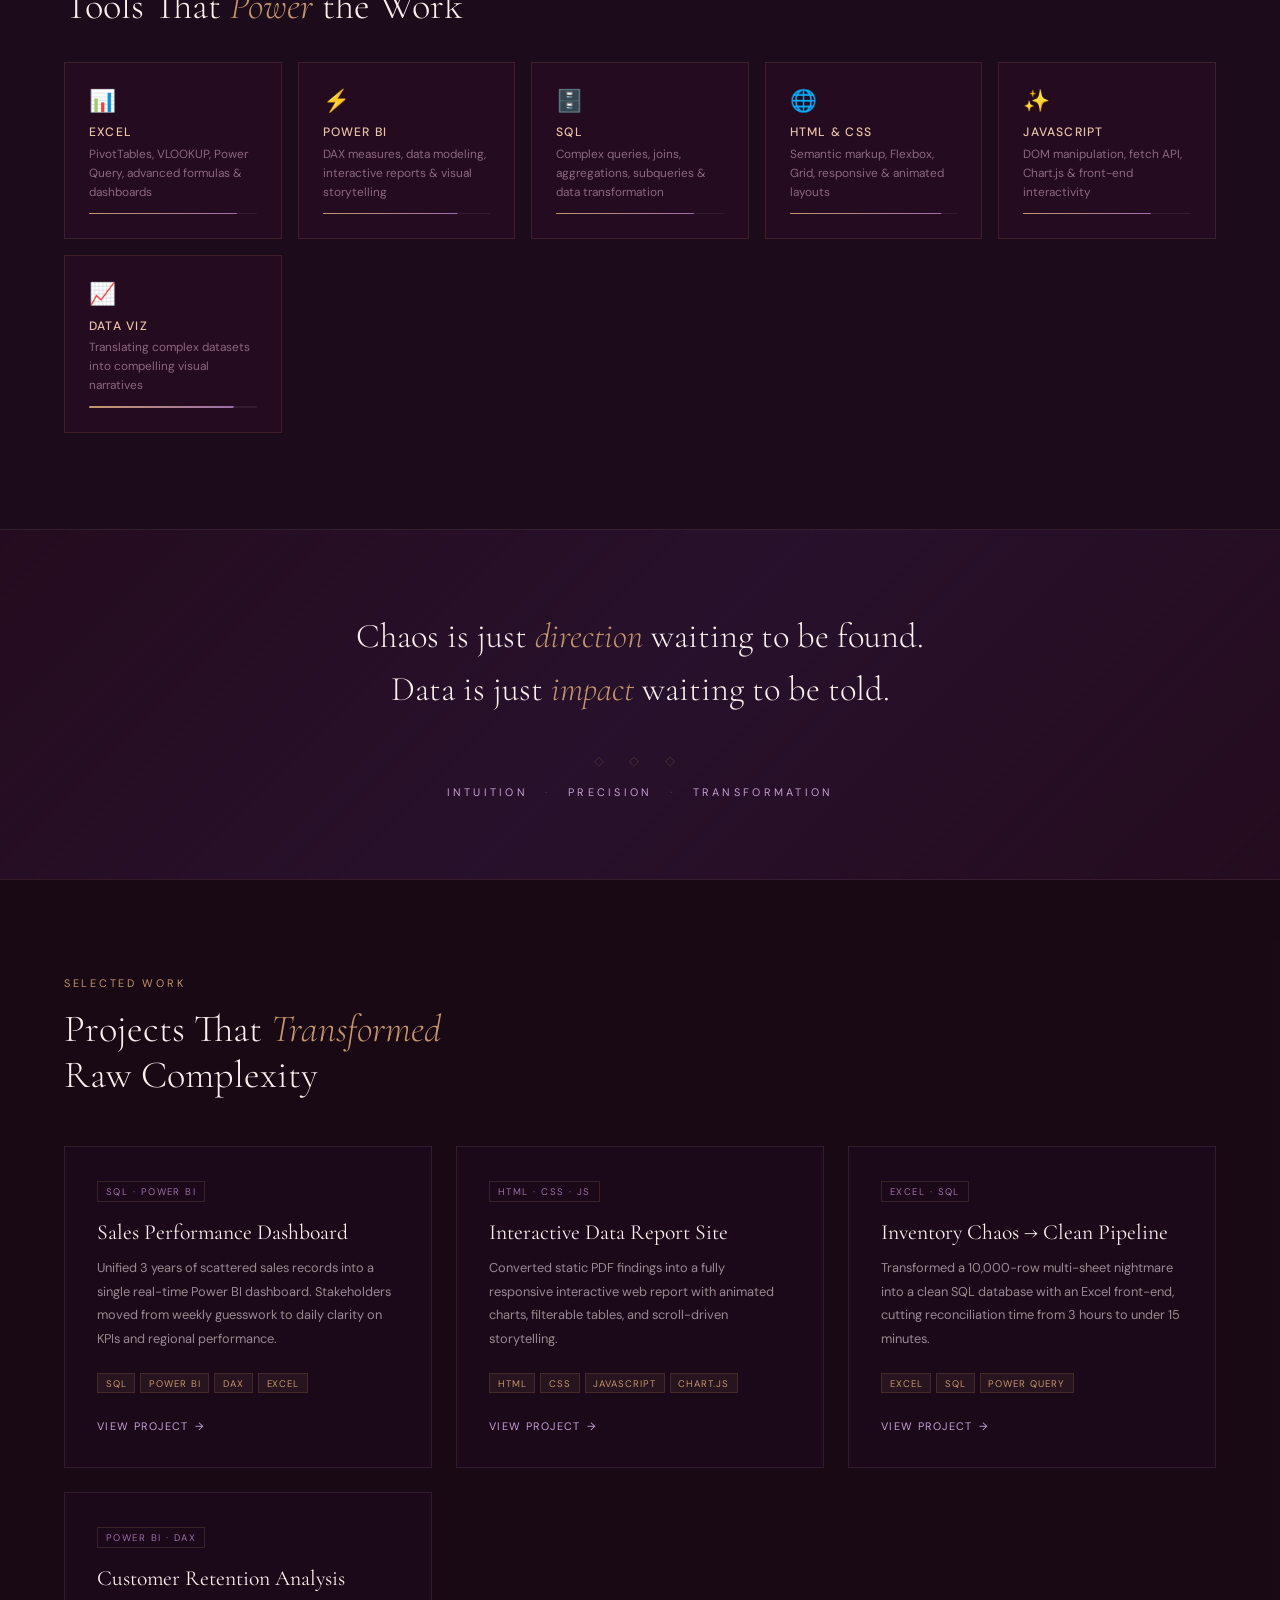
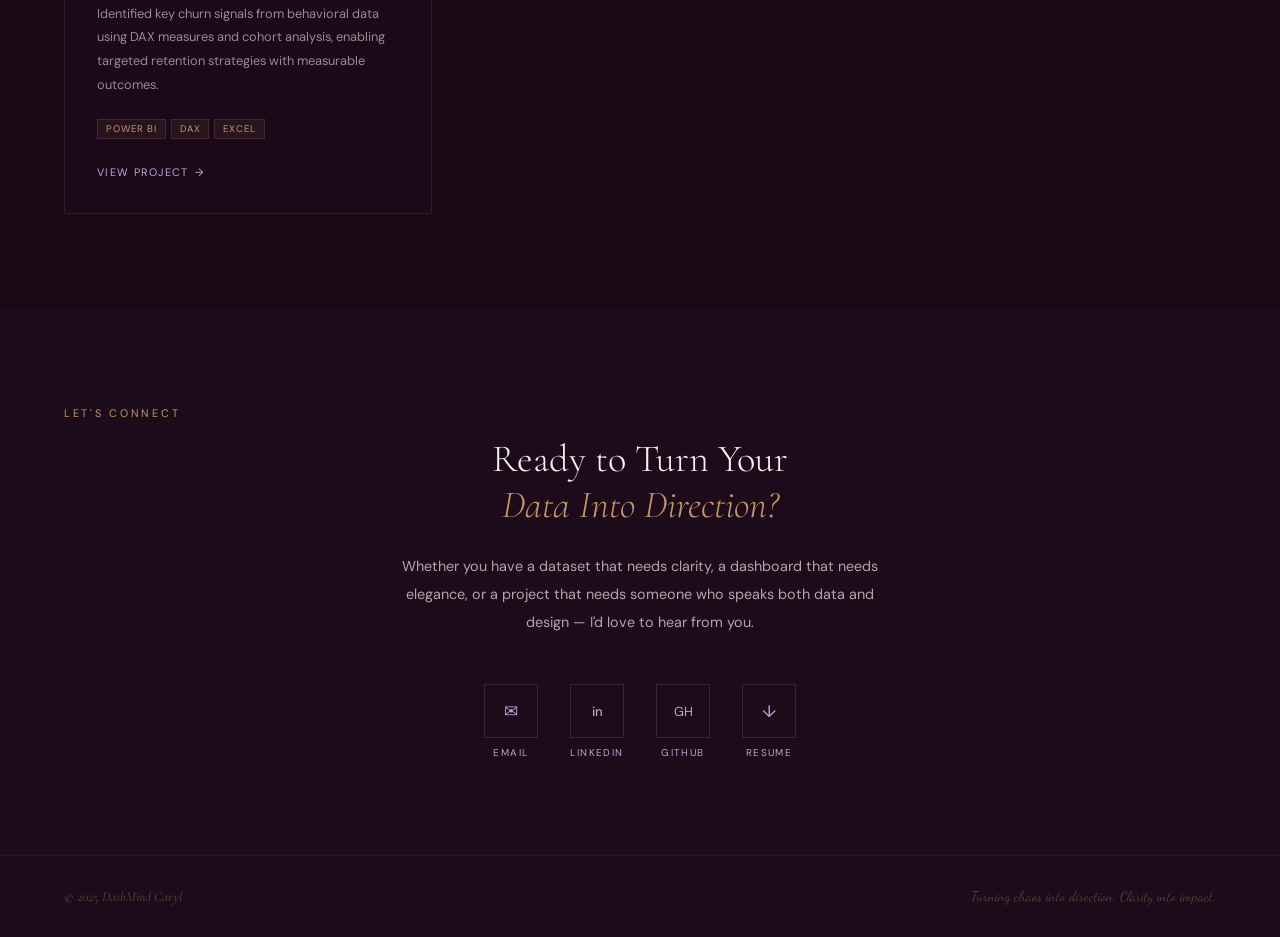
==== commit e8a5dd8f: "Added Ver1" ====
--- a/index.html
+++ b/index.html
@@ -1,144 +1,317 @@
 <!DOCTYPE html>
 <html lang="en">
 <head>
-<meta charset="UTF-8" />
-<meta name="viewport" content="width=device-width, initial-scale=1.0"/>
-<title>CarylCorpuz Portfolio</title>
-
-<link rel="stylesheet" href="style.css">
-
+  <meta charset="UTF-8">
+  <meta name="viewport" content="width=device-width, initial-scale=1.0">
+  <title>DashMind Caryl — Turning Chaos Into Direction</title>
+
+  <!-- Google Fonts -->
+  <link rel="preconnect" href="https://fonts.googleapis.com">
+  <link rel="preconnect" href="https://fonts.gstatic.com" crossorigin>
+  <link href="https://fonts.googleapis.com/css2?family=Cormorant+Garamond:ital,wght@0,300;0,400;0,600;1,300;1,400&family=Dancing+Script:wght@500;600&family=DM+Sans:wght@300;400;500&display=swap" rel="stylesheet">
+
+  <!-- Stylesheet -->
+  <link rel="stylesheet" href="style.css">
 </head>
-
 <body>
 
-<!-- background glow -->
-<div class="bg-glow"></div>
-<div class="bg-glow2"></div>
-
-<!-- NAV -->
-<nav>
-  <h1>DASHMIND</h1>
-  <div>
-    <a href="#about">About</a>
-    <a href="#skills">Skills</a>
-    <a href="#projects">Projects</a>
-    <a href="#contact">Contact</a>
-  </div>
-</nav>
-
-<!-- HERO -->
-<section class="hero">
-   <img src="Dashmind/dmlogo.png" alt="DashMind Logo" class="hero-logo" width="200">
-  <h2>Hi, I'm <span>Caryl Jane Corpuz</span></h2>
-  <p>
-    Data Analyst • Power BI Builder • Front-End Explorer
-  </p>
-
-  <div class="cta">
-    <button aria-label="View my projects">View Projects</button>
-    <button class="ghost" aria-label="Contact me">Contact Me</button>
-  </div>
-</section>
-
-<!-- ABOUT -->
-<section id="about">
-  <div class="card">
-    <h2>About Me</h2>
-    <p>
-      I'm transitioning into tech with a focus on data analytics, Power BI,
-      and front-end development. I love building clean dashboards and turning
-      raw data into visual insights. Currently exploring the intersection of
-      design and data visualization.
+  <!-- Custom Cursor -->
+  <div class="cursor" id="cursor"></div>
+  <div class="cursor-ring" id="cursorRing"></div>
+
+  <!-- Floating Seeds Background -->
+  <div class="seeds-container" id="seedsContainer"></div>
+
+  <!-- ════════════════════════════════════
+       NAVIGATION
+  ════════════════════════════════════ -->
+  <nav id="mainNav">
+    <a href="#home" class="nav-logo">
+      <img src="DML.png" alt="DashMind Caryl Logo" class="logo-mark-img">
+      <div class="logo-wordmark">
+        <span class="logo-dash">DashMind</span>
+        <span class="logo-script">Caryl</span>
+      </div>
+    </a>
+    <div class="nav-right">
+      <ul class="nav-links">
+        <li><a href="#about">About</a></li>
+        <li><a href="#skills">Skills</a></li>
+        <li><a href="#projects">Projects</a></li>
+        <li><a href="#contact">Contact</a></li>
+      </ul>
+      <div class="toggle-wrap" title="Toggle light / dark mode">
+        <span class="toggle-label" id="toggleLabel">Dark</span>
+        <button class="theme-toggle" id="themeToggle" aria-label="Toggle light and dark mode"></button>
+      </div>
+    </div>
+  </nav>
+
+  <!-- ════════════════════════════════════
+       HERO
+  ════════════════════════════════════ -->
+  <section class="hero" id="home">
+    <div class="hero-content reveal">
+      <div class="hero-eyebrow">Data Analyst &nbsp;·&nbsp; Frontend Developer</div>
+      <h1 class="hero-name">
+        <span class="dash">DashMind</span>
+        <span class="script-name">Caryl</span>
+      </h1>
+      <p class="hero-tagline">
+        Turning Chaos Into Direction,<br>
+        Clarity Into Impact.
+      </p>
+      <p class="hero-sub">
+        Intuition <span>·</span> Precision <span>·</span> Transformation
+      </p>
+      <div class="hero-cta">
+        <a href="#projects" class="btn-primary">View My Work</a>
+        <a href="#contact" class="btn-ghost">Get In Touch</a>
+      </div>
+    </div>
+
+    <div class="hero-visual">
+      <img src="DMC.png" alt="DashMind Caryl" class="hero-logo-img">
+    </div>
+  </section>
+
+  <!-- ════════════════════════════════════
+       ABOUT
+  ════════════════════════════════════ -->
+  <section class="section" id="about">
+    <div class="section-label">About Me</div>
+    <div class="about-grid">
+
+      <div class="reveal">
+        <h2 class="section-title">From Raw Data<br>to <em>Real Decisions</em></h2>
+        <p class="about-text">
+          I'm Caryl — an aspiring data analyst and front-end developer with a passion
+          for finding the pattern inside the noise. Like a dandelion scattering seeds,
+          data points appear random until you trace the connections that give them meaning.
+        </p>
+        <p class="about-text">
+          My approach blends analytical rigor with a designer's eye. I don't just clean
+          data — I transform it into dashboards, reports, and interactive experiences
+          that make insight impossible to ignore.
+        </p>
+        <blockquote class="about-quote">
+          "Every messy spreadsheet is just a story waiting to be structured."
+        </blockquote>
+      </div>
+
+      <div class="reveal">
+        <div class="section-label">The Journey</div>
+        <div class="journey-row">
+          <div class="journey-step">
+            <span class="journey-icon">🌀</span>
+            <div class="journey-title">Chaos</div>
+            <div class="journey-sub">The Start</div>
+          </div>
+          <div class="journey-step">
+            <span class="journey-icon">🌱</span>
+            <div class="journey-title">Transform</div>
+            <div class="journey-sub">The Process</div>
+          </div>
+          <div class="journey-step">
+            <span class="journey-icon">🔭</span>
+            <div class="journey-title">Clarity</div>
+            <div class="journey-sub">The Result</div>
+          </div>
+          <div class="journey-step">
+            <span class="journey-icon">🎯</span>
+            <div class="journey-title">Direction</div>
+            <div class="journey-sub">The Impact</div>
+          </div>
+        </div>
+        <p class="about-text" style="margin-top: 1.75rem;">
+          Based in the Maldives, I work across data analysis and web development —
+          bridging the gap between complex information and beautiful, actionable presentation.
+        </p>
+      </div>
+
+    </div>
+  </section>
+
+  <!-- ════════════════════════════════════
+       SKILLS
+  ════════════════════════════════════ -->
+  <section class="section" id="skills" style="padding-top: 2rem;">
+    <div class="section-label">Technical Skills</div>
+    <h2 class="section-title reveal">Tools That <em>Power</em> the Work</h2>
+    <div class="skills-grid">
+
+      <div class="skill-card reveal">
+        <div class="skill-icon">📊</div>
+        <div class="skill-name">Excel</div>
+        <div class="skill-desc">PivotTables, VLOOKUP, Power Query, advanced formulas & dashboards</div>
+        <div class="skill-bar"><div class="skill-fill" data-w="0.88"></div></div>
+      </div>
+
+      <div class="skill-card reveal" style="transition-delay: 0.08s">
+        <div class="skill-icon">⚡</div>
+        <div class="skill-name">Power BI</div>
+        <div class="skill-desc">DAX measures, data modeling, interactive reports & visual storytelling</div>
+        <div class="skill-bar"><div class="skill-fill" data-w="0.80"></div></div>
+      </div>
+
+      <div class="skill-card reveal" style="transition-delay: 0.16s">
+        <div class="skill-icon">🗄️</div>
+        <div class="skill-name">SQL</div>
+        <div class="skill-desc">Complex queries, joins, aggregations, subqueries & data transformation</div>
+        <div class="skill-bar"><div class="skill-fill" data-w="0.82"></div></div>
+      </div>
+
+      <div class="skill-card reveal" style="transition-delay: 0.24s">
+        <div class="skill-icon">🌐</div>
+        <div class="skill-name">HTML &amp; CSS</div>
+        <div class="skill-desc">Semantic markup, Flexbox, Grid, responsive &amp; animated layouts</div>
+        <div class="skill-bar"><div class="skill-fill" data-w="0.90"></div></div>
+      </div>
+
+      <div class="skill-card reveal" style="transition-delay: 0.32s">
+        <div class="skill-icon">✨</div>
+        <div class="skill-name">JavaScript</div>
+        <div class="skill-desc">DOM manipulation, fetch API, Chart.js &amp; front-end interactivity</div>
+        <div class="skill-bar"><div class="skill-fill" data-w="0.76"></div></div>
+      </div>
+
+      <div class="skill-card reveal" style="transition-delay: 0.40s">
+        <div class="skill-icon">📈</div>
+        <div class="skill-name">Data Viz</div>
+        <div class="skill-desc">Translating complex datasets into compelling visual narratives</div>
+        <div class="skill-bar"><div class="skill-fill" data-w="0.86"></div></div>
+      </div>
+
+    </div>
+  </section>
+
+  <!-- ════════════════════════════════════
+       PHILOSOPHY STRIP
+  ════════════════════════════════════ -->
+  <div class="philosophy-strip reveal">
+    <p class="philosophy-headline">
+      Chaos is just <em>direction</em> waiting to be found.<br>
+      Data is just <em>impact</em> waiting to be told.
+    </p>
+    <div class="philosophy-divider">◇ ◇ ◇</div>
+    <p class="philosophy-credo">
+      Intuition <span>·</span> Precision <span>·</span> Transformation
     </p>
   </div>
-</section>
-
-<!-- SKILLS -->
-<section id="skills">
-  <div class="card">
-    <h2>Skills</h2>
-
-    <div class="skills-category">
-      <p><strong>Data & Analytics</strong></p>
-      <ul>
-        <li>SQL – Data querying, joins, aggregations</li>
-        <li>Power BI & Excel Dashboards</li>
-        <li>Data Cleaning & Reporting</li>
-        <li>Business Intelligence Thinking</li>
-      </ul>
-    </div>
-
-    <div class="skills-category">
-      <p><strong>Web & Tools</strong></p>
-      <ul>
-        <li>HTML / CSS / JavaScript</li>
-        <li>Git & GitHub</li>
-        <li>Figma (UI/UX basics)</li>
-      </ul>
-    </div>
-  </div>
-</section>
-
-<!-- PROJECTS -->
-<section id="projects">
-  <div class="card">
-    <h2>Projects</h2>
-    <ul>
-      <li><strong>📊 Sales Performance Dashboard</strong> – Power BI visualization with KPI tracking</li>
-      <li><strong>🌐 Glassmorphism Portfolio</strong> – Modern responsive design with smooth animations</li>
-      <li><strong>📈 Excel KPI Automation</strong> – Dynamic reporting with automated data refresh</li>
-    </ul>
-  </div>
-</section>
-
-<!-- CONTACT -->
-<section id="contact">
-  <div class="card">
-    <h2>Contact</h2>
-    <p>
-      Email: <a href="mailto:carylcorpuz@gmail.com">carylcorpuz@gmail.com</a>
+
+  <!-- ════════════════════════════════════
+       PROJECTS
+  ════════════════════════════════════ -->
+  <section class="section projects-section" id="projects">
+    <div class="section-label">Selected Work</div>
+    <h2 class="section-title reveal">Projects That <em>Transformed</em><br>Raw Complexity</h2>
+    <div class="projects-grid">
+
+      <div class="project-card reveal">
+        <span class="project-tag">SQL · Power BI</span>
+        <h3 class="project-title">Sales Performance Dashboard</h3>
+        <p class="project-desc">
+          Unified 3 years of scattered sales records into a single real-time Power BI dashboard.
+          Stakeholders moved from weekly guesswork to daily clarity on KPIs and regional performance.
+        </p>
+        <div class="project-tools">
+          <span class="tool-badge">SQL</span>
+          <span class="tool-badge">Power BI</span>
+          <span class="tool-badge">DAX</span>
+          <span class="tool-badge">Excel</span>
+        </div>
+        <a href="#" class="project-link">View Project</a>
+      </div>
+
+      <div class="project-card reveal" style="transition-delay: 0.1s">
+        <span class="project-tag">HTML · CSS · JS</span>
+        <h3 class="project-title">Interactive Data Report Site</h3>
+        <p class="project-desc">
+          Converted static PDF findings into a fully responsive interactive web report with
+          animated charts, filterable tables, and scroll-driven storytelling.
+        </p>
+        <div class="project-tools">
+          <span class="tool-badge">HTML</span>
+          <span class="tool-badge">CSS</span>
+          <span class="tool-badge">JavaScript</span>
+          <span class="tool-badge">Chart.js</span>
+        </div>
+        <a href="#" class="project-link">View Project</a>
+      </div>
+
+      <div class="project-card reveal" style="transition-delay: 0.2s">
+        <span class="project-tag">Excel · SQL</span>
+        <h3 class="project-title">Inventory Chaos → Clean Pipeline</h3>
+        <p class="project-desc">
+          Transformed a 10,000-row multi-sheet nightmare into a clean SQL database with an
+          Excel front-end, cutting reconciliation time from 3 hours to under 15 minutes.
+        </p>
+        <div class="project-tools">
+          <span class="tool-badge">Excel</span>
+          <span class="tool-badge">SQL</span>
+          <span class="tool-badge">Power Query</span>
+        </div>
+        <a href="#" class="project-link">View Project</a>
+      </div>
+
+      <div class="project-card reveal" style="transition-delay: 0.3s">
+        <span class="project-tag">Power BI · DAX</span>
+        <h3 class="project-title">Customer Retention Analysis</h3>
+        <p class="project-desc">
+          Identified key churn signals from behavioral data using DAX measures and cohort
+          analysis, enabling targeted retention strategies with measurable outcomes.
+        </p>
+        <div class="project-tools">
+          <span class="tool-badge">Power BI</span>
+          <span class="tool-badge">DAX</span>
+          <span class="tool-badge">Excel</span>
+        </div>
+        <a href="#" class="project-link">View Project</a>
+      </div>
+
+    </div>
+  </section>
+
+  <!-- ════════════════════════════════════
+       CONTACT
+  ════════════════════════════════════ -->
+  <section class="section contact-section" id="contact">
+    <div class="section-label">Let's Connect</div>
+    <h2 class="section-title reveal">Ready to Turn Your<br><em>Data Into Direction?</em></h2>
+    <p class="about-text reveal" style="max-width: 480px; margin: 0 auto 0.5rem;">
+      Whether you have a dataset that needs clarity, a dashboard that needs elegance,
+      or a project that needs someone who speaks both data and design — I'd love to hear from you.
     </p>
-    <p>
-      LinkedIn: <a href="https://linkedin.com/in/carylcorpuz" target="_blank" rel="noopener noreferrer">linkedin.com/in/carylcorpuz</a>
-    </p>
-    <p>
-      GitHub: <a href="https://github.com/carylcorpuz" target="_blank" rel="noopener noreferrer">github.com/carylcorpuz</a>
-    </p>
-  </div>
-</section>
-
-<!-- FOOTER -->
-<footer>
-  © 2026 <a href="https://github.com/carylcorpuz" target="_blank" rel="noopener noreferrer">carylcorpuz</a> • Built with Glassmorphism UI
-</footer>
-
-<script>
-// Smooth reveal animation on scroll
-const cards = document.querySelectorAll('.card');
-
-const observer = new IntersectionObserver(entries => {
-  entries.forEach(entry => {
-    if (entry.isIntersecting) {
-      entry.target.classList.add('show');
-      // Optional: stop observing after animation
-      observer.unobserve(entry.target);
-    }
-  });
-}, { threshold: 0.2 });
-
-cards.forEach(card => observer.observe(card));
-
-// Smooth scroll for CTA buttons
-document.querySelectorAll('button').forEach(button => {
-  button.addEventListener('click', function() {
-    if (this.textContent.includes('Projects')) {
-      document.getElementById('projects').scrollIntoView({ behavior: 'smooth' });
-    } else if (this.textContent.includes('Contact')) {
-      document.getElementById('contact').scrollIntoView({ behavior: 'smooth' });
-    }
-  });
-});
-</script>
+    <div class="contact-links reveal">
+      <a href="mailto:hello@dashmindcaryl.com" class="contact-link">
+        <div class="contact-icon">✉</div>
+        <span class="contact-label">Email</span>
+      </a>
+      <a href="https://linkedin.com" target="_blank" class="contact-link">
+        <div class="contact-icon" style="font-family:'DM Sans',sans-serif; font-size:.82rem; font-weight:500;">in</div>
+        <span class="contact-label">LinkedIn</span>
+      </a>
+      <a href="https://github.com" target="_blank" class="contact-link">
+        <div class="contact-icon" style="font-size:.82rem; font-family:'DM Sans',sans-serif;">GH</div>
+        <span class="contact-label">GitHub</span>
+      </a>
+      <a href="#" class="contact-link">
+        <div class="contact-icon">↓</div>
+        <span class="contact-label">Resume</span>
+      </a>
+    </div>
+  </section>
+
+  <!-- ════════════════════════════════════
+       FOOTER
+  ════════════════════════════════════ -->
+  <footer>
+    <div class="footer-brand">© 2025 <em>DashMind Caryl</em></div>
+    <div class="footer-motto">Turning chaos into direction. Clarity into impact.</div>
+  </footer>
+
+  <!-- JavaScript -->
+  <script src="script.js"></script>
 
 </body>
-</html>
+</html>
--- a/style.css
+++ b/style.css
@@ -1,476 +1,509 @@
-
-* {
+/* ============================================
+   DASHMIND CARYL — Portfolio Stylesheet
+   style.css
+   ============================================ */
+
+/* ── CSS VARIABLES (Dark Mode Default) ── */
+:root {
+  --rosegold: #C4956A;
+  --rosegold-light: #E8C4A8;
+  --gold: #D4A96A;
+  --gold-light: #F0C88A;
+  --plum-bg: #1C0B1A;
+  --plum-deep: #2A0D22;
+  --plum-mid: #3D1A35;
+  --metallic-purple: #9B6FA8;
+  --metallic-purple-light: #C4A0D4;
+  --metallic-purple-deep: #5C2D7A;
+  --cream: #FAF0EE;
+  --dark: #140810;
+  --text-muted: #8A6880;
+
+  /* Themeable tokens */
+  --bg: #1C0B1A;
+  --bg-card: rgba(42, 13, 34, 0.65);
+  --bg-nav: rgba(20, 8, 16, 0.75);
+  --bg-section-alt: rgba(20, 8, 16, 0.4);
+  --bg-philosophy: linear-gradient(135deg, rgba(42,13,34,0.65) 0%, rgba(92,45,122,0.18) 50%, rgba(42,13,34,0.65) 100%);
+  --bg-journey: rgba(28, 11, 26, 0.6);
+  --bg-journey-hover: rgba(92, 45, 122, 0.15);
+  --bg-project: rgba(28, 11, 26, 0.88);
+  --text-primary: #FAF0EE;
+  --text-body: rgba(250, 240, 238, 0.68);
+  --text-desc: rgba(250, 240, 238, 0.56);
+  --text-nav: #C4A0D4;
+  --text-skill-name: #E8C4A8;
+  --text-section-title: #FAF0EE;
+  --text-project-title: #FAF0EE;
+  --border-card: rgba(196, 149, 106, 0.14);
+  --border-project: rgba(155, 111, 168, 0.17);
+  --border-journey: rgba(196, 149, 106, 0.12);
+  --border-journey-inner: rgba(196, 149, 106, 0.08);
+  --skill-bar-bg: rgba(255, 255, 255, 0.07);
+  --ambient1: rgba(92, 45, 122, 0.18);
+  --ambient2: rgba(196, 149, 106, 0.07);
+  --ambient3: rgba(123, 79, 110, 0.12);
+}
+
+/* ── LIGHT MODE TOKENS ── */
+html.light {
+  --bg: #FAF4F0;
+  --bg-card: rgba(255, 245, 240, 0.92);
+  --bg-nav: rgba(250, 244, 240, 0.88);
+  --bg-section-alt: rgba(240, 228, 220, 0.4);
+  --bg-philosophy: linear-gradient(135deg, rgba(240,228,220,0.8) 0%, rgba(196,168,210,0.15) 50%, rgba(240,228,220,0.8) 100%);
+  --bg-journey: rgba(255, 245, 240, 0.8);
+  --bg-journey-hover: rgba(196, 149, 106, 0.1);
+  --bg-project: rgba(255, 248, 244, 0.95);
+  --text-primary: #2A0D22;
+  --text-body: rgba(42, 13, 34, 0.72);
+  --text-desc: rgba(42, 13, 34, 0.6);
+  --text-nav: #7B4F6E;
+  --text-skill-name: #8B5E3A;
+  --text-section-title: #2A0D22;
+  --text-project-title: #2A0D22;
+  --border-card: rgba(196, 149, 106, 0.25);
+  --border-project: rgba(123, 79, 110, 0.2);
+  --border-journey: rgba(196, 149, 106, 0.22);
+  --border-journey-inner: rgba(196, 149, 106, 0.15);
+  --skill-bar-bg: rgba(42, 13, 34, 0.1);
+  --ambient1: rgba(196, 149, 106, 0.12);
+  --ambient2: rgba(155, 111, 168, 0.08);
+  --ambient3: rgba(196, 168, 210, 0.1);
+}
+
+/* ── RESET ── */
+*, *::before, *::after {
+  box-sizing: border-box;
   margin: 0;
   padding: 0;
-  box-sizing: border-box;
-}
-
+}
+html { scroll-behavior: smooth; }
 body {
-  font-family: Arial, sans-serif;
-  background: #140b24;
-  color: white;
-}
-
-/* HERO SECTION */
-
+  font-family: 'DM Sans', sans-serif;
+  background: var(--bg);
+  color: var(--text-primary);
+  overflow-x: hidden;
+  cursor: none;
+  transition: background 0.4s, color 0.4s;
+}
+
+/* ── CUSTOM CURSOR ── */
+.cursor {
+  position: fixed;
+  width: 8px; height: 8px;
+  background: var(--rosegold);
+  border-radius: 50%;
+  pointer-events: none;
+  z-index: 9999;
+  transform: translate(-50%, -50%);
+  mix-blend-mode: multiply;
+}
+.cursor-ring {
+  position: fixed;
+  width: 32px; height: 32px;
+  border: 1px solid rgba(196, 149, 106, 0.5);
+  border-radius: 50%;
+  pointer-events: none;
+  z-index: 9998;
+  transform: translate(-50%, -50%);
+  transition: left 0.15s ease, top 0.15s ease, width 0.2s, height 0.2s;
+}
+
+/* ── AMBIENT BACKGROUND ── */
+body::after {
+  content: '';
+  position: fixed; inset: 0;
+  background:
+    radial-gradient(ellipse at 20% 50%, var(--ambient1) 0%, transparent 55%),
+    radial-gradient(ellipse at 80% 20%, var(--ambient2) 0%, transparent 45%),
+    radial-gradient(ellipse at 60% 80%, var(--ambient3) 0%, transparent 50%);
+  pointer-events: none;
+  z-index: 0;
+  transition: background 0.4s;
+}
+
+/* ── NAVIGATION ── */
+nav {
+  position: fixed; top: 0; left: 0; right: 0;
+  z-index: 200;
+  padding: 1.2rem 4rem;
+  display: flex; justify-content: space-between; align-items: center;
+  backdrop-filter: blur(16px);
+  background: var(--bg-nav);
+  border-bottom: 0.5px solid rgba(196, 149, 106, 0.12);
+  transition: background 0.4s;
+}
+.nav-logo {
+  display: flex; align-items: center;
+  gap: 0.9rem; text-decoration: none;
+}
+.logo-mark-img {
+  width: 48px; height: 48px;
+  object-fit: contain;
+  border-radius: 50%;
+  flex-shrink: 0;
+}
+.logo-wordmark { display: flex; flex-direction: column; line-height: 1; }
+.logo-dash {
+  font-family: 'Cormorant Garamond', serif;
+  font-size: 0.95rem; font-weight: 400;
+  letter-spacing: 0.32em;
+  color: var(--rosegold-light);
+  text-transform: uppercase;
+}
+html.light .logo-dash { color: var(--rosegold); }
+.logo-script {
+  font-family: 'Dancing Script', cursive;
+  font-size: 0.9rem; font-weight: 500;
+  color: var(--metallic-purple-light);
+  letter-spacing: 0.05em;
+}
+html.light .logo-script { color: var(--metallic-purple); }
+.nav-right { display: flex; align-items: center; gap: 2rem; }
+.nav-links { display: flex; gap: 2.5rem; list-style: none; }
+.nav-links a {
+  text-decoration: none;
+  font-size: 0.7rem; letter-spacing: 0.15em; text-transform: uppercase;
+  color: var(--text-nav); transition: color 0.3s;
+}
+.nav-links a:hover,
+.nav-links a.active { color: var(--rosegold); }
+
+/* ── THEME TOGGLE ── */
+.toggle-wrap { display: flex; align-items: center; gap: 0.55rem; cursor: none; }
+.toggle-label {
+  font-size: 0.6rem; letter-spacing: 0.14em; text-transform: uppercase;
+  color: var(--text-nav); white-space: nowrap;
+  transition: color 0.4s; user-select: none;
+}
+.theme-toggle {
+  background: none;
+  border: 0.5px solid rgba(196, 149, 106, 0.35);
+  width: 46px; height: 25px;
+  border-radius: 13px; cursor: none;
+  position: relative;
+  transition: border-color 0.4s;
+  flex-shrink: 0; padding: 0; outline: none;
+}
+.theme-toggle::before {
+  content: '☽';
+  display: flex; align-items: center; justify-content: center;
+  font-size: 9px;
+  position: absolute; top: 3px; left: 3px;
+  width: 17px; height: 17px;
+  border-radius: 50%;
+  background: linear-gradient(135deg, var(--rosegold-light), var(--rosegold));
+  color: #fff;
+  transition: transform 0.38s cubic-bezier(0.34, 1.56, 0.64, 1), background 0.4s;
+}
+html.light .theme-toggle::before {
+  content: '☀'; transform: translateX(21px);
+  background: linear-gradient(135deg, var(--metallic-purple-light), var(--metallic-purple));
+  font-size: 10px;
+}
+html.light .theme-toggle { border-color: rgba(123, 79, 110, 0.4); }
+html.light .toggle-label { color: var(--text-nav); }
+
+/* ── LIGHT MODE OVERRIDES ── */
+html.light body { background: var(--bg); }
+html.light .section-title { color: var(--text-section-title); }
+html.light .about-text { color: var(--text-body); }
+html.light .about-quote { color: #8B5E3A; border-left-color: var(--rosegold); }
+html.light .skill-card { background: var(--bg-card); border-color: var(--border-card); }
+html.light .skill-name { color: var(--text-skill-name); }
+html.light .skill-desc { color: #7B4F6E; }
+html.light .skill-bar { background: var(--skill-bar-bg); }
+html.light .journey-step { background: var(--bg-journey); border-right-color: var(--border-journey-inner); }
+html.light .journey-step:hover { background: var(--bg-journey-hover); }
+html.light .journey-row { border-color: var(--border-journey); }
+html.light .journey-title { color: #8B5E3A; }
+html.light .journey-sub { color: #9B6FA8; }
+html.light .project-card { background: var(--bg-project); border-color: var(--border-project); }
+html.light .project-title { color: var(--text-project-title); }
+html.light .project-desc { color: var(--text-desc); }
+html.light .project-tag { color: #7B4F6E; border-color: rgba(123,79,110,.22); }
+html.light .tool-badge { color: #8B5E3A; background: rgba(196,149,106,.1); border-color: rgba(196,149,106,.25); }
+html.light .project-link { color: #7B4F6E; }
+html.light .project-link:hover { color: #8B5E3A; }
+html.light .section-label { color: var(--rosegold); }
+html.light .hero-tagline { color: var(--text-body); }
+html.light .philosophy-strip { background: var(--bg-philosophy); }
+html.light .philosophy-headline { color: var(--text-section-title); }
+html.light .philosophy-credo { color: #7B4F6E; }
+html.light .contact-icon { border-color: rgba(123,79,110,.25); }
+html.light .contact-link { color: #7B4F6E; }
+html.light .contact-link:hover { color: #8B5E3A; }
+html.light footer { border-top-color: rgba(196,149,106,.18); }
+html.light .footer-brand { color: rgba(139,94,58,.55); }
+html.light .footer-motto { color: rgba(139,94,58,.45); }
+html.light .projects-section { background: rgba(240,228,220,.35); }
+html.light .btn-primary { color: var(--rosegold-light); }
+html.light .btn-ghost { color: var(--metallic-purple); border-color: rgba(123,79,110,.3); }
+html.light .btn-ghost:hover { color: var(--plum-deep); }
+html.light .hero-sub span { color: #9B6FA8; }
+html.light .cursor { mix-blend-mode: multiply; }
+html.light .seed { background: rgba(196,149,106,.5); }
+html.light .seed::after { background: rgba(196,149,106,.18); }
+
+/* ── HERO ── */
 .hero {
-  position: relative;
-  height: 100vh;
-
-  background-image: url("images/logo.png");
-  background-size: cover;
-  background-position: center;
-
-  display: flex;
-  justify-content: center;
+  min-height: 100vh;
+  display: grid; grid-template-columns: 1fr 1fr;
   align-items: center;
-
-  overflow: hidden;
-}
-
-.hero-logo{
-  width:200px;
-  height:auto;
-  display:block;
-}
-
-/* DARK OVERLAY */
-
-.overlay {
-  position: absolute;
-  inset: 0;
-
-  background: rgba(10, 0, 20, 0.55);
-  backdrop-filter: blur(2px);
-}
-
-/* TEXT */
-
-.hero-content {
-  position: relative;
-  z-index: 2;
-  text-align: center;
-}
-
-.hero-content h1 {
-  font-size: 5rem;
-  letter-spacing: 4px;
-
-  background: linear-gradient(to right, #ffffff, #d8b4fe);
-  -webkit-background-clip: text;
-  -webkit-text-fill-color: transparent;
-}
-
-.hero-content p {
-  margin-top: 15px;
-  font-size: 1.2rem;
-  color: #e9d5ff;
-
-  letter-spacing: 2px;
-}
-
-/* RESET */
-* {
-  margin: 0;
-  padding: 0;
-  box-sizing: border-box;
-  font-family: "Segoe UI", sans-serif;
-}
-
-body {
-  background: radial-gradient(circle at top, #0b1220, #05070d);
-  color: #e5e7eb;
-  overflow-x: hidden;
-  line-height: 1.6;
-}
-
-/* FLOATING BACKGROUND GLOW */
-.bg-glow {
-  position: fixed;
-  width: 600px;
-  height: 600px;
-  background: rgba(56, 189, 248, 0.15);
-  filter: blur(120px);
-  border-radius: 50%;
-  top: -100px;
-  left: -150px;
-  z-index: 0;
-  will-change: transform;
-}
-
-.bg-glow2 {
-  position: fixed;
-  width: 500px;
-  height: 500px;
-  background: rgba(168, 85, 247, 0.15);
-  filter: blur(120px);
-  border-radius: 50%;
-  bottom: -120px;
-  right: -120px;
-  z-index: 0;
-  will-change: transform;
-}
-
-/* NAVBAR GLASS */
-nav {
-  position: fixed;
-  top: 15px;
-  left: 50%;
-  transform: translateX(-50%);
-  width: 90%;
-  max-width: 1000px;
-
-  background: rgba(255, 255, 255, 0.06);
-  backdrop-filter: blur(18px);
-  border: 1px solid rgba(255, 255, 255, 0.1);
-  border-radius: 14px;
-
-  display: flex;
-  justify-content: space-between;
-  align-items: center;
-  padding: 12px 20px;
-  z-index: 1000;
-}
-
-nav h1 {
-  font-size: 16px;
-  color: #38bdf8;
-  letter-spacing: 1px;
-  font-weight: 700;
-}
-
-nav div {
-  display: flex;
-  gap: 15px;
-}
-
-nav a {
-  color: #cbd5e1;
-  text-decoration: none;
-  font-size: 14px;
-  transition: color 0.3s ease;
-  position: relative;
-}
-
-nav a:hover,
-nav a:focus {
-  color: #38bdf8;
-  outline: none;
-}
-
-nav a::after {
-  content: '';
-  position: absolute;
-  bottom: -2px;
-  left: 0;
-  width: 0;
-  height: 2px;
-  background: #38bdf8;
-  transition: width 0.3s ease;
-}
-
-nav a:hover::after,
-nav a:focus::after {
-  width: 100%;
-}
-
-/* HERO */
-.hero {
-  position: relative;
-  height: 100vh;
-
-  background-image: url("images/dmlogo.png");
-  background-size: cover;
-  background-position: center;
-
-  display: flex;
-  flex-direction: column;
-  justify-content: center;
-  align-items: center;
-
-  text-align: center;
-  padding: 20px;
-
-  overflow: hidden;
-  z-index: 1;
-}
-
-.hero h1 {
-  font-size: clamp(2rem, 5vw, 3.2rem);
-  font-weight: 600;
-  margin-bottom: 20px;
-}
-
-.hero h2 {
-  font-size: clamp(1.5rem, 4vw, 2.5rem);
-  font-weight: 600;
-  margin: 20px 0;
-  line-height: 1.4;
-}
-
-.hero span {
-  background: linear-gradient(90deg, #38bdf8, #a855f7);
-  -webkit-background-clip: text;
-  -webkit-text-fill-color: transparent;
-  background-clip: text;
-}
-
-.hero p {
-  margin: 15px 0 30px 0;
-  color: #94a3b8;
-  font-size: clamp(1rem, 2vw, 1.1rem);
-}
-
-/* BUTTONS */
-.cta {
-  display: flex;
-  gap: 15px;
-  flex-wrap: wrap;
-  justify-content: center;
-  margin-top: 30px;
-}
-
-button {
-  background: linear-gradient(90deg, #38bdf8, #a855f7);
-  color: white;
-  border: none;
-  padding: 12px 28px;
-  border-radius: 8px;
-  font-size: 14px;
-  font-weight: 600;
-  cursor: pointer;
-  transition: all 0.3s ease;
-  will-change: transform;
-}
-
-button:hover {
-  transform: scale(1.05);
-  box-shadow: 0 0 20px rgba(56, 189, 248, 0.4);
-}
-
-button:focus {
-  outline: 2px solid #38bdf8;
-  outline-offset: 2px;
-}
-
-button.ghost {
-  background: transparent;
-  border: 2px solid #38bdf8;
-  color: #38bdf8;
-}
-
-button.ghost:hover {
-  background: rgba(56, 189, 248, 0.1);
-  box-shadow: 0 0 20px rgba(56, 189, 248, 0.3);
-}
-
-/* SECTIONS */
-section {
-  position: relative;
-  z-index: 1;
-  padding: 60px 20px;
-  max-width: 900px;
-  margin: auto;
-}
-
-section h2 {
-  margin-bottom: 30px;
-  color: #38bdf8;
-  font-weight: 600;
-}
-
-/* GLASS CARD */
-.card {
-  background: rgba(255, 255, 255, 0.06);
-  backdrop-filter: blur(18px);
-  border: 1px solid rgba(255, 255, 255, 0.1);
-  border-radius: 16px;
-  padding: 30px;
-  margin-bottom: 20px;
-
-  transform: translateY(30px);
-  opacity: 0;
-  transition: all 0.7s ease;
-  will-change: transform, opacity;
-}
-
-.card.show {
-  transform: translateY(0);
-  opacity: 1;
-}
-
-.card:hover {
-  transform: scale(1.02);
-  border: 1px solid rgba(56, 189, 248, 0.4);
-  box-shadow: 0 8px 32px rgba(56, 189, 248, 0.1);
-}
-
-/* HEADINGS */
-h2 {
-  color: #38bdf8;
-  font-weight: 600;
-}
-
-h3 {
-  color: #38bdf8;
-  font-weight: 600;
-  margin-bottom: 20px;
-}
-
-/* PARAGRAPHS */
-p {
-  color: #cbd5e1;
-  margin-bottom: 15px;
-}
-
-p strong {
-  color: #e5e7eb;
-  font-weight: 600;
-}
-
-/* LISTS */
-ul {
-  padding-left: 20px;
-  color: #cbd5e1;
-  margin-bottom: 15px;
-}
-
-li {
-  margin-bottom: 10px;
-  transition: color 0.3s ease;
-}
-
-li:hover {
-  color: #38bdf8;
-}
-
-/* SKILLS SECTION */
-.skills-category {
-  margin-bottom: 30px;
-}
-
-.skills-category:last-child {
-  margin-bottom: 0;
-}
-
-.skills-category p {
-  margin: 20px 0 15px 0;
-}
-
-/* CONTACT LINKS */
-a[href^="mailto:"],
-a[href^="https://"] {
-  color: #38bdf8;
-  text-decoration: none;
-  transition: all 0.3s ease;
-}
-
-a[href^="mailto:"]:hover,
-a[href^="https://"]:hover {
-  text-decoration: underline;
-  opacity: 0.8;
-}
-
-a[href^="mailto:"]:focus,
-a[href^="https://"]:focus {
-  outline: 2px solid #38bdf8;
-  outline-offset: 2px;
-  border-radius: 2px;
-}
-
-/* FOOTER */
-footer {
-  text-align: center;
-  padding: 40px 20px;
-  color: #64748b;
-  position: relative;
-  z-index: 1;
-  border-top: 1px solid rgba(255, 255, 255, 0.05);
-}
-
-footer a {
-  color: #38bdf8;
-  text-decoration: none;
-  transition: color 0.3s ease;
-}
-
-footer a:hover {
-  color: #a855f7;
-}
-
-/* SCROLL SMOOTH */
-html {
-  scroll-behavior: smooth;
-}
-
-/* RESPONSIVE DESIGN */
-@media (max-width: 768px) {
-  nav {
-    width: 95%;
-    flex-direction: column;
-    gap: 15px;
-  }
-
-  nav div {
-    flex-direction: column;
-    gap: 10px;
-    width: 100%;
-  }
-
-  nav a {
-    margin-left: 0;
-  }
-
-  .cta {
-    flex-direction: column;
-  }
-
-  button {
-    width: 100%;
-  }
-
-  section {
-    padding: 40px 15px;
-  }
-
-  .card {
-    padding: 20px;
-  }
-
-  .bg-glow {
-    width: 400px;
-    height: 400px;
-  }
-
-  .bg-glow2 {
-    width: 300px;
-    height: 300px;
-  }
-}
-
-@media (max-width: 480px) {
-  nav {
-    top: 10px;
-  }
-
-  .hero h1 {
-    font-size: 1.8rem;
-  }
-
-  .hero h2 {
-    font-size: 1.3rem;
-  }
-
-  section {
-    padding: 30px 12px;
-  }
-
-  .card {
-    padding: 15px;
-  }
-
-  button {
-    padding: 10px 20px;
-    font-size: 13px;
-  }
-}
+  padding: 8rem 4rem 4rem;
+  position: relative; overflow: hidden; z-index: 1;
+}
+.hero-content { position: relative; z-index: 2; }
+.hero-eyebrow {
+  font-size: 0.68rem; letter-spacing: 0.22em; text-transform: uppercase;
+  color: var(--rosegold); margin-bottom: 1.75rem;
+  display: flex; align-items: center; gap: 0.75rem;
+}
+.hero-eyebrow::before {
+  content: ''; display: block;
+  width: 28px; height: 0.5px; background: var(--rosegold);
+}
+.hero-name {
+  font-family: 'Cormorant Garamond', serif;
+  font-weight: 300; line-height: 1.05;
+  color: var(--cream); margin-bottom: 0.35rem;
+}
+.hero-name .dash {
+  font-size: clamp(3.2rem, 5.5vw, 5rem);
+  font-weight: 600; letter-spacing: 0.06em;
+  background: linear-gradient(135deg, #F0C88A 0%, #D4A96A 38%, #C4956A 68%, #9A6040 100%);
+  -webkit-background-clip: text; -webkit-text-fill-color: transparent;
+  background-clip: text; display: block;
+}
+.hero-name .script-name {
+  font-family: 'Dancing Script', cursive;
+  font-size: clamp(1.9rem, 3.2vw, 3rem); font-weight: 500;
+  background: linear-gradient(135deg, var(--metallic-purple-light), var(--metallic-purple));
+  -webkit-background-clip: text; -webkit-text-fill-color: transparent;
+  background-clip: text; display: block; margin-top: 0.15rem;
+}
+.hero-tagline {
+  font-family: 'Cormorant Garamond', serif;
+  font-size: clamp(0.9rem, 1.4vw, 1.15rem);
+  font-weight: 300; font-style: italic;
+  color: var(--text-body);
+  margin: 1.5rem 0 0.5rem;
+  letter-spacing: 0.12em; text-transform: uppercase; line-height: 1.85;
+}
+.hero-sub {
+  font-size: 0.7rem; letter-spacing: 0.2em; text-transform: uppercase;
+  color: var(--rosegold); margin-bottom: 2.5rem;
+}
+.hero-sub span { color: var(--text-nav); margin: 0 0.55rem; }
+.hero-cta { display: flex; gap: 1rem; flex-wrap: wrap; }
+
+.btn-primary {
+  padding: 0.85rem 2.2rem;
+  background: linear-gradient(135deg, var(--plum-deep), var(--metallic-purple-deep));
+  color: var(--rosegold-light);
+  border: 1px solid rgba(196, 149, 106, 0.3);
+  font-family: 'DM Sans', sans-serif;
+  font-size: 0.72rem; letter-spacing: 0.14em; text-transform: uppercase;
+  text-decoration: none; cursor: none; transition: all 0.35s;
+}
+.btn-primary:hover {
+  border-color: var(--rosegold); transform: translateY(-2px);
+  box-shadow: 0 8px 30px rgba(196, 149, 106, 0.15);
+}
+.btn-ghost {
+  padding: 0.85rem 2.2rem; background: transparent;
+  color: var(--metallic-purple-light);
+  border: 1px solid rgba(196, 149, 106, 0.2);
+  font-family: 'DM Sans', sans-serif;
+  font-size: 0.72rem; letter-spacing: 0.14em; text-transform: uppercase;
+  text-decoration: none; cursor: none; transition: all 0.35s;
+}
+.btn-ghost:hover {
+  border-color: var(--metallic-purple-light);
+  color: var(--cream); transform: translateY(-2px);
+}
+
+/* ── HERO VISUAL ── */
+.hero-visual {
+  position: relative; z-index: 2;
+  display: flex; justify-content: center; align-items: center;
+}
+.hero-logo-img {
+  width: 420px; height: 420px;
+  object-fit: contain;
+  animation: logoSway 7s ease-in-out infinite;
+  filter: drop-shadow(0 0 40px rgba(155, 111, 168, 0.3));
+}
+@keyframes logoSway {
+  0%, 100% { transform: rotate(-1.5deg); }
+  50%       { transform: rotate(1.5deg); }
+}
+
+/* ── SHARED SECTION STYLES ── */
+.section { padding: 6rem 4rem; position: relative; z-index: 1; }
+.section-label {
+  font-size: 0.68rem; letter-spacing: 0.25em; text-transform: uppercase;
+  color: var(--rosegold); margin-bottom: 1rem;
+  display: flex; align-items: center; gap: 0.75rem;
+}
+.section-label::after {
+  content: ''; flex: 1; height: 0.5px;
+  background: linear-gradient(to right, rgba(196,149,106,0.4), transparent);
+  max-width: 80px;
+}
+.section-title {
+  font-family: 'Cormorant Garamond', serif;
+  font-size: clamp(1.9rem, 3vw, 2.7rem);
+  font-weight: 300; line-height: 1.2;
+  color: var(--text-section-title); margin-bottom: 1.5rem;
+}
+.section-title em { font-style: italic; color: var(--rosegold); }
+
+/* ── ABOUT ── */
+.about-grid { display: grid; grid-template-columns: 1fr 1fr; gap: 4rem; align-items: start; }
+.about-text { font-size: 0.9rem; line-height: 1.95; color: var(--text-body); margin-bottom: 1.2rem; }
+.about-quote {
+  border-left: 1px solid var(--rosegold);
+  padding-left: 1.5rem; margin: 2rem 0;
+  font-family: 'Cormorant Garamond', serif;
+  font-size: 1.2rem; font-style: italic; font-weight: 300;
+  color: var(--rosegold); line-height: 1.65;
+}
+
+/* ── JOURNEY ── */
+.journey-row {
+  display: grid; grid-template-columns: repeat(4, 1fr);
+  gap: 1px; margin-top: 2.5rem;
+  border: 0.5px solid var(--border-journey);
+}
+.journey-step {
+  padding: 1.75rem 1rem; text-align: center;
+  background: var(--bg-journey);
+  border-right: 0.5px solid var(--border-journey-inner);
+  transition: all 0.3s;
+}
+.journey-step:last-child { border-right: none; }
+.journey-step:hover { background: var(--bg-journey-hover); }
+.journey-icon { font-size: 1.5rem; margin-bottom: 0.65rem; display: block; }
+.journey-title {
+  font-size: 0.66rem; letter-spacing: 0.2em; text-transform: uppercase;
+  color: var(--rosegold); margin-bottom: 0.2rem; font-weight: 500;
+}
+.journey-sub { font-size: 0.6rem; letter-spacing: 0.18em; text-transform: uppercase; color: var(--text-muted); }
+
+/* ── SKILLS ── */
+.skills-grid { display: grid; grid-template-columns: repeat(auto-fit, minmax(185px, 1fr)); gap: 1rem; margin-top: 2rem; }
+.skill-card {
+  background: var(--bg-card); border: 0.5px solid var(--border-card);
+  padding: 1.5rem; position: relative; overflow: hidden; transition: all 0.35s;
+}
+.skill-card::before {
+  content: ''; position: absolute; bottom: 0; left: 0; right: 0; height: 1px;
+  background: linear-gradient(to right, var(--rosegold), var(--metallic-purple));
+  transform: scaleX(0); transform-origin: left; transition: transform 0.4s ease;
+}
+.skill-card:hover::before { transform: scaleX(1); }
+.skill-card:hover { border-color: rgba(196,149,106,.32); transform: translateY(-3px); }
+.skill-icon { font-size: 1.35rem; margin-bottom: 0.6rem; }
+.skill-name { font-size: 0.76rem; font-weight: 500; letter-spacing: 0.1em; text-transform: uppercase; color: var(--text-skill-name); margin-bottom: 0.28rem; }
+.skill-desc { font-size: 0.74rem; color: var(--text-muted); line-height: 1.6; }
+.skill-bar { margin-top: 0.7rem; height: 1.5px; background: var(--skill-bar-bg); border-radius: 2px; overflow: hidden; }
+.skill-fill {
+  height: 100%;
+  background: linear-gradient(to right, var(--rosegold), var(--metallic-purple));
+  transform: scaleX(0); transform-origin: left;
+  transition: transform 1.4s cubic-bezier(0.22, 1, 0.36, 1);
+}
+.skill-fill.animate { transform: scaleX(1); }
+
+/* ── PHILOSOPHY ── */
+.philosophy-strip {
+  padding: 5rem 4rem; z-index: 1; position: relative;
+  background: var(--bg-philosophy);
+  border-top: 0.5px solid rgba(196,149,106,.1);
+  border-bottom: 0.5px solid rgba(196,149,106,.1);
+  text-align: center; transition: background 0.4s;
+}
+.philosophy-headline {
+  font-family: 'Cormorant Garamond', serif;
+  font-size: clamp(1.6rem, 2.7vw, 2.5rem); font-weight: 300;
+  color: var(--text-section-title); line-height: 1.55;
+  max-width: 660px; margin: 0 auto 1.4rem;
+}
+.philosophy-headline em { font-style: italic; color: var(--rosegold); }
+.philosophy-credo { font-size: 0.68rem; letter-spacing: 0.3em; text-transform: uppercase; color: var(--text-nav); }
+.philosophy-credo span { color: rgba(196,149,106,.35); margin: 0 0.7rem; }
+.philosophy-divider { text-align: center; padding: 0.8rem 0 1rem; color: rgba(196,149,106,.22); font-size: 0.8rem; letter-spacing: 0.7rem; }
+
+/* ── PROJECTS ── */
+.projects-section { background: var(--bg-section-alt); transition: background 0.4s; }
+.projects-grid { display: grid; grid-template-columns: repeat(auto-fit, minmax(280px, 1fr)); gap: 1.5rem; margin-top: 3rem; }
+.project-card {
+  background: var(--bg-project); border: 0.5px solid var(--border-project);
+  padding: 2rem; position: relative; overflow: hidden; transition: all 0.4s; cursor: none;
+}
+.project-card::after {
+  content: ''; position: absolute; top: -50%; left: -50%; width: 200%; height: 200%;
+  background: radial-gradient(circle at center, rgba(196,149,106,.04), transparent 60%);
+  opacity: 0; transition: opacity 0.4s;
+}
+.project-card:hover::after { opacity: 1; }
+.project-card:hover { border-color: rgba(196,149,106,.28); transform: translateY(-4px); box-shadow: 0 16px 48px rgba(0,0,0,.12); }
+.project-tag {
+  display: inline-block; font-size: 0.6rem; letter-spacing: 0.15em; text-transform: uppercase;
+  color: var(--metallic-purple); border: 0.5px solid rgba(196,149,106,.18);
+  padding: 0.2rem 0.5rem; margin-bottom: 1rem;
+}
+.project-title { font-family: 'Cormorant Garamond', serif; font-size: 1.35rem; font-weight: 400; color: var(--text-project-title); margin-bottom: 0.6rem; line-height: 1.3; }
+.project-desc { font-size: 0.8rem; line-height: 1.85; color: var(--text-desc); margin-bottom: 1.4rem; }
+.project-tools { display: flex; flex-wrap: wrap; gap: 0.32rem; margin-bottom: 1.3rem; }
+.tool-badge { font-size: 0.6rem; letter-spacing: 0.1em; text-transform: uppercase; color: var(--rosegold); background: rgba(196,149,106,.08); border: 0.5px solid rgba(196,149,106,.17); padding: 0.16rem 0.48rem; }
+.project-link { font-size: 0.68rem; letter-spacing: 0.12em; text-transform: uppercase; color: var(--text-nav); text-decoration: none; display: inline-flex; align-items: center; gap: 0.4rem; transition: color 0.3s; }
+.project-link:hover { color: var(--rosegold); }
+.project-link::after { content: '→'; transition: transform 0.3s; }
+.project-link:hover::after { transform: translateX(4px); }
+
+/* ── CONTACT ── */
+.contact-section { text-align: center; }
+.contact-links { display: flex; justify-content: center; gap: 2rem; margin-top: 3rem; flex-wrap: wrap; }
+.contact-link { display: flex; flex-direction: column; align-items: center; gap: 0.5rem; text-decoration: none; color: var(--metallic-purple-light); transition: all 0.3s; cursor: none; }
+.contact-link:hover { color: var(--rosegold-light); transform: translateY(-4px); }
+.contact-icon { width: 54px; height: 54px; border: 0.5px solid rgba(155,111,168,.24); display: flex; align-items: center; justify-content: center; font-size: 1.05rem; transition: all 0.3s; }
+.contact-link:hover .contact-icon { border-color: var(--rosegold); background: rgba(196,149,106,.08); }
+.contact-label { font-size: 0.62rem; letter-spacing: 0.15em; text-transform: uppercase; }
+
+/* ── FOOTER ── */
+footer { padding: 2rem 4rem; border-top: 0.5px solid rgba(196,149,106,.08); display: flex; justify-content: space-between; align-items: center; position: relative; z-index: 1; }
+.footer-brand { font-family: 'Cormorant Garamond', serif; font-size: 0.85rem; color: rgba(196,149,106,.4); }
+.footer-brand em { font-style: italic; }
+.footer-motto { font-family: 'Dancing Script', cursive; font-size: 0.88rem; color: rgba(196,149,106,.35); }
+
+/* ── SCROLL REVEAL ── */
+.reveal { opacity: 0; transform: translateY(22px); transition: opacity 0.75s ease, transform 0.75s ease; }
+.reveal.visible { opacity: 1; transform: translateY(0); }
+
+/* ── FLOATING SEEDS ── */
+.seeds-container { position: fixed; inset: 0; pointer-events: none; z-index: 0; overflow: hidden; }
+.seed { position: absolute; width: 2px; height: 2px; border-radius: 50%; background: var(--rosegold-light); opacity: 0; animation: seedFloat linear infinite; }
+.seed::after { content: ''; position: absolute; top: -16px; left: 50%; transform: translateX(-50%); width: 0.5px; height: 18px; background: rgba(196,149,106,.22); }
+@keyframes seedFloat {
+  0%   { opacity: 0; transform: translateY(110vh) rotate(0deg); }
+  8%   { opacity: 0.5; }
+  92%  { opacity: 0.22; }
+  100% { opacity: 0; transform: translateY(-10vh) rotate(var(--twist)); }
+}
+
+/* ── RESPONSIVE ── */
+@media (max-width: 900px) {
+  nav { padding: 1.1rem 1.5rem; }
+  .nav-links { gap: 1.4rem; }
+  .hero { grid-template-columns: 1fr; padding: 7rem 1.5rem 3rem; gap: 2.5rem; }
+  .hero-visual { order: -1; }
+  .hero-logo-img { width: 280px; height: 280px; }
+  .about-grid { grid-template-columns: 1fr; gap: 2rem; }
+  .journey-row { grid-template-columns: repeat(2, 1fr); }
+  .section { padding: 4rem 1.5rem; }
+  .philosophy-strip { padding: 4rem 1.5rem; }
+  footer { flex-direction: column; gap: 1rem; text-align: center; padding: 2rem 1.5rem; }
+}
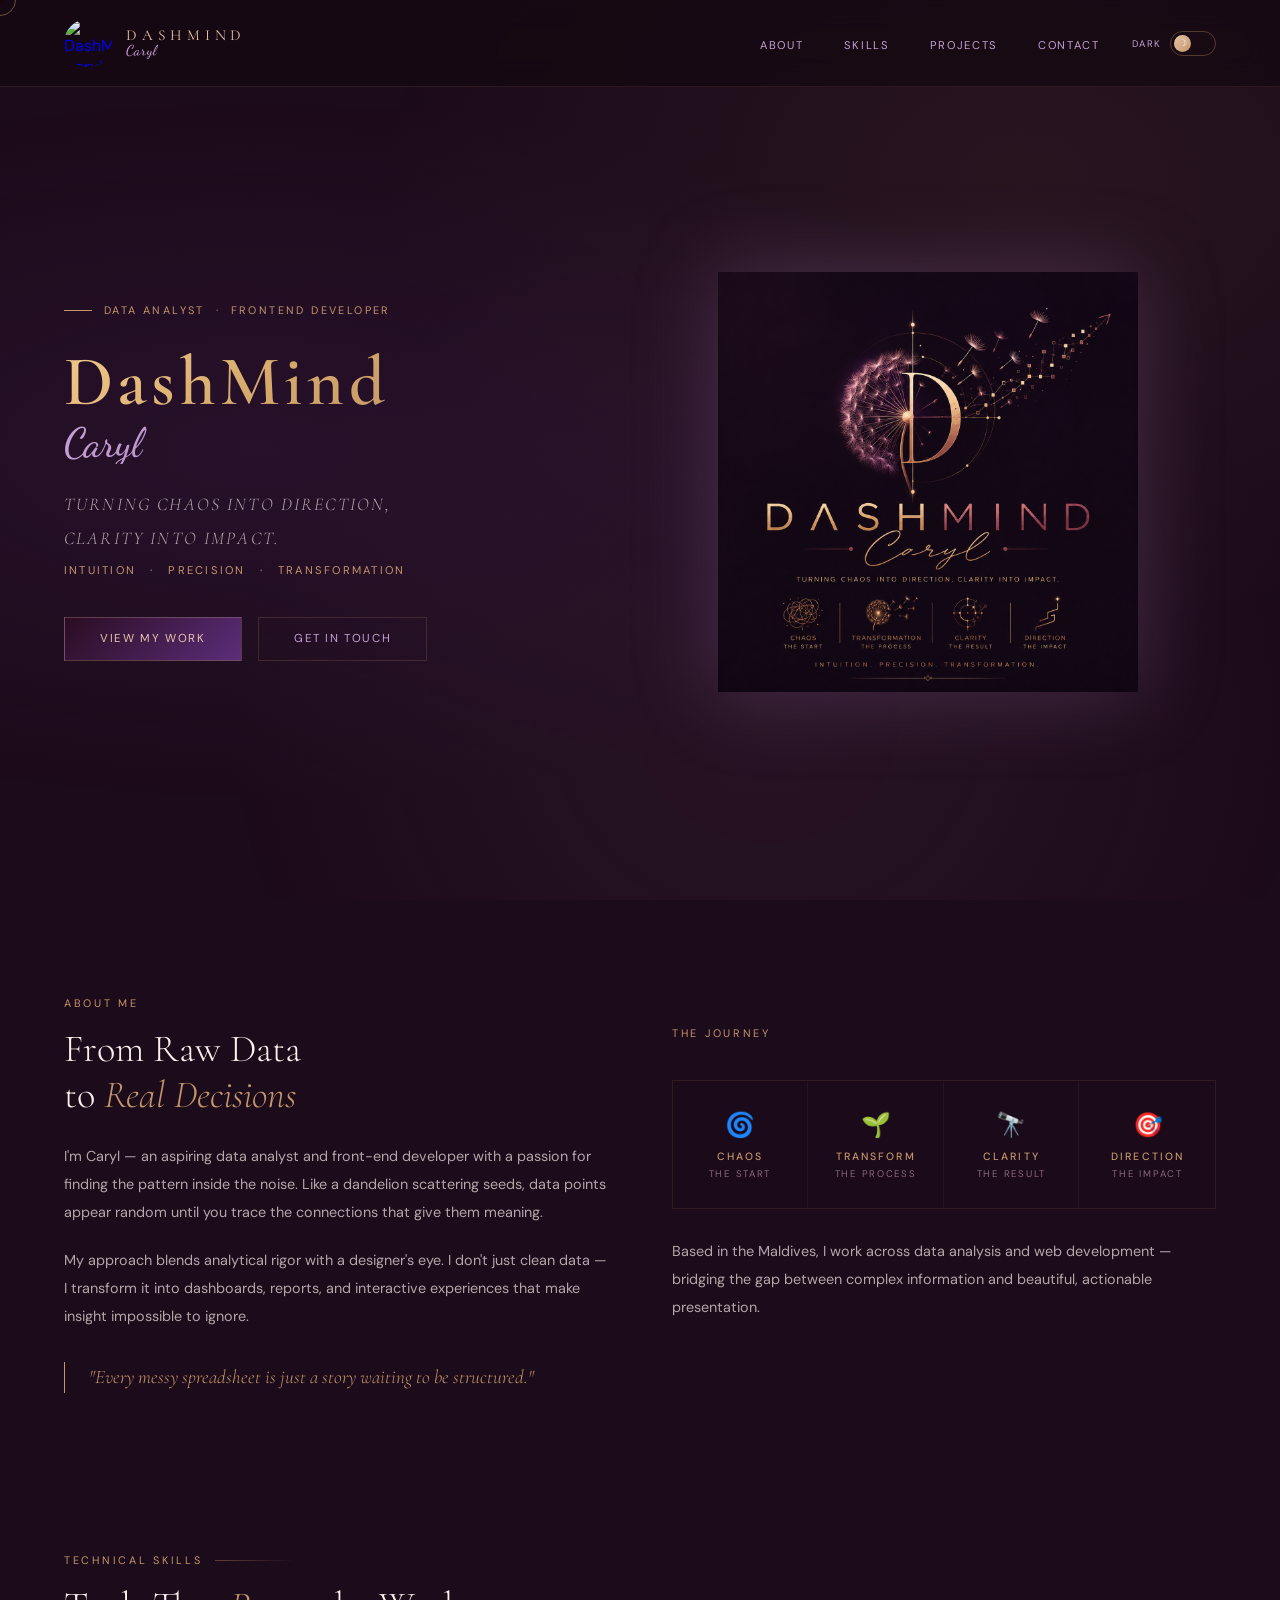
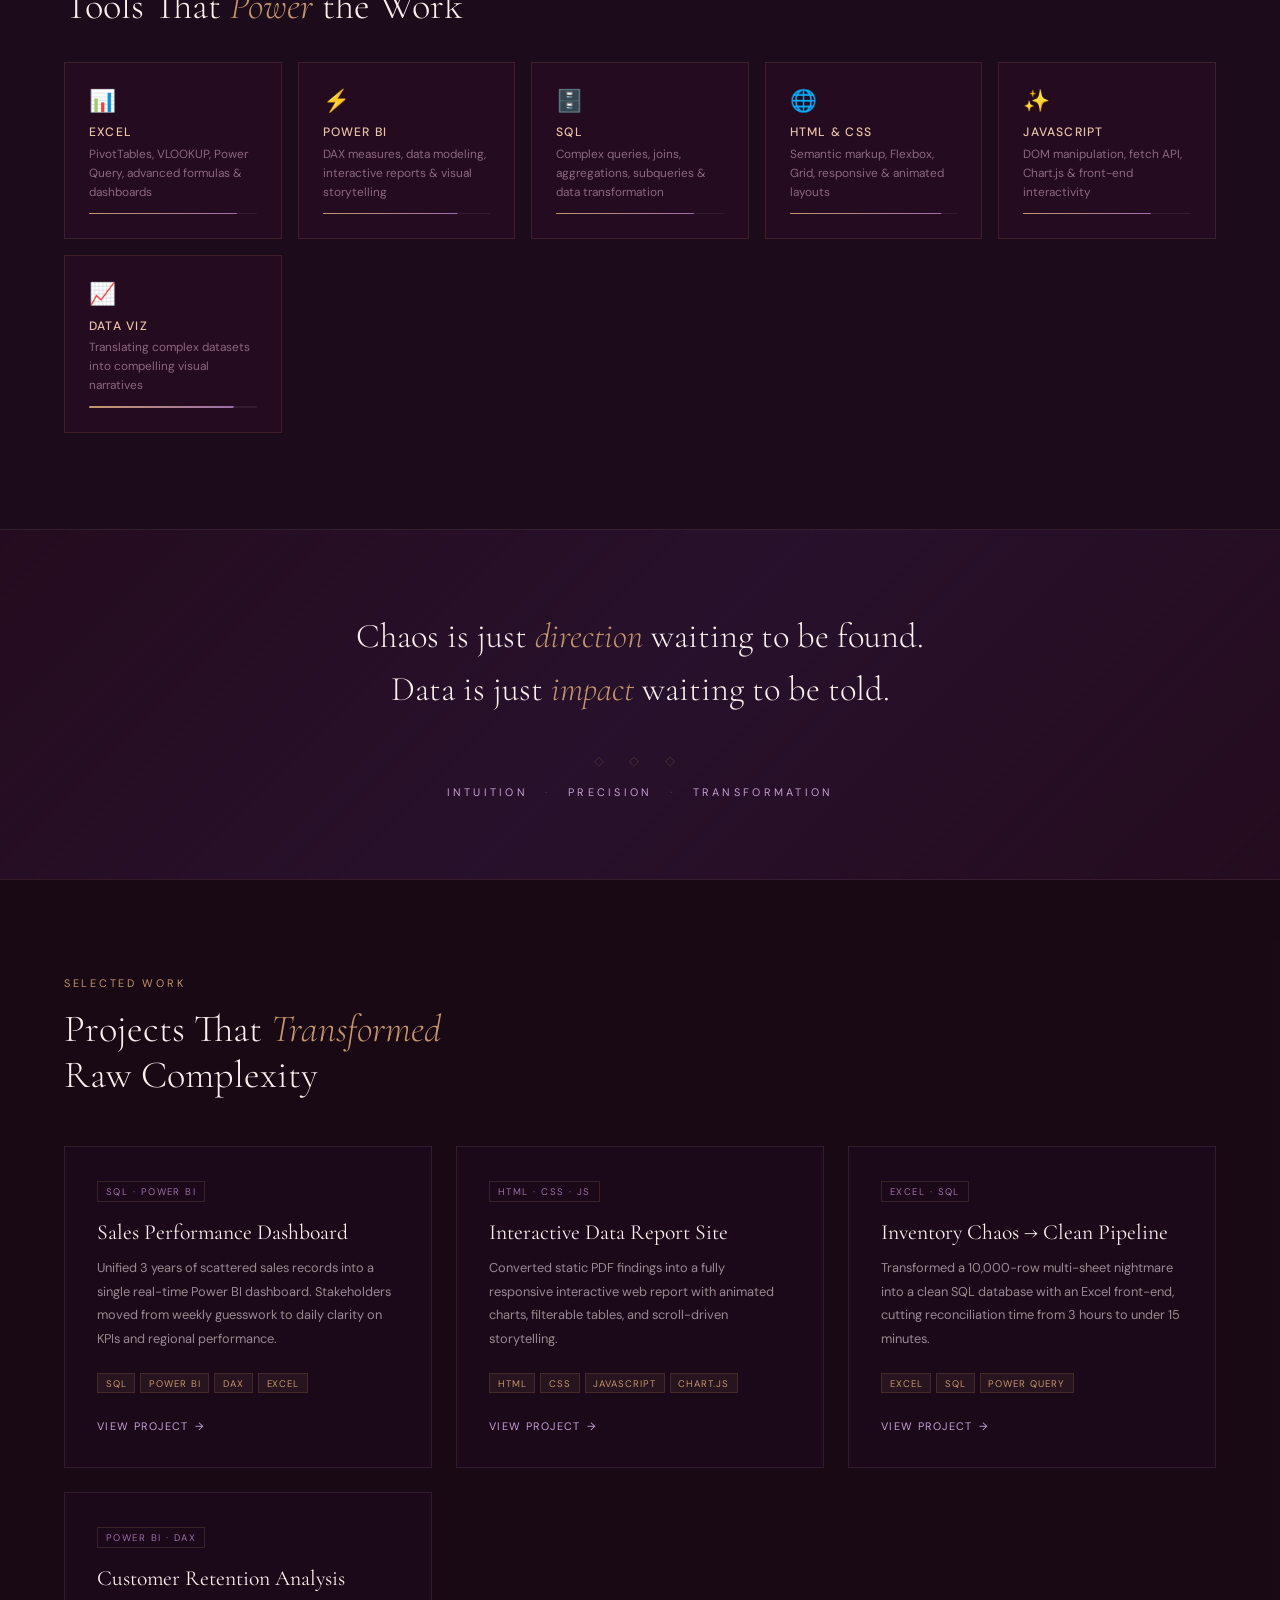
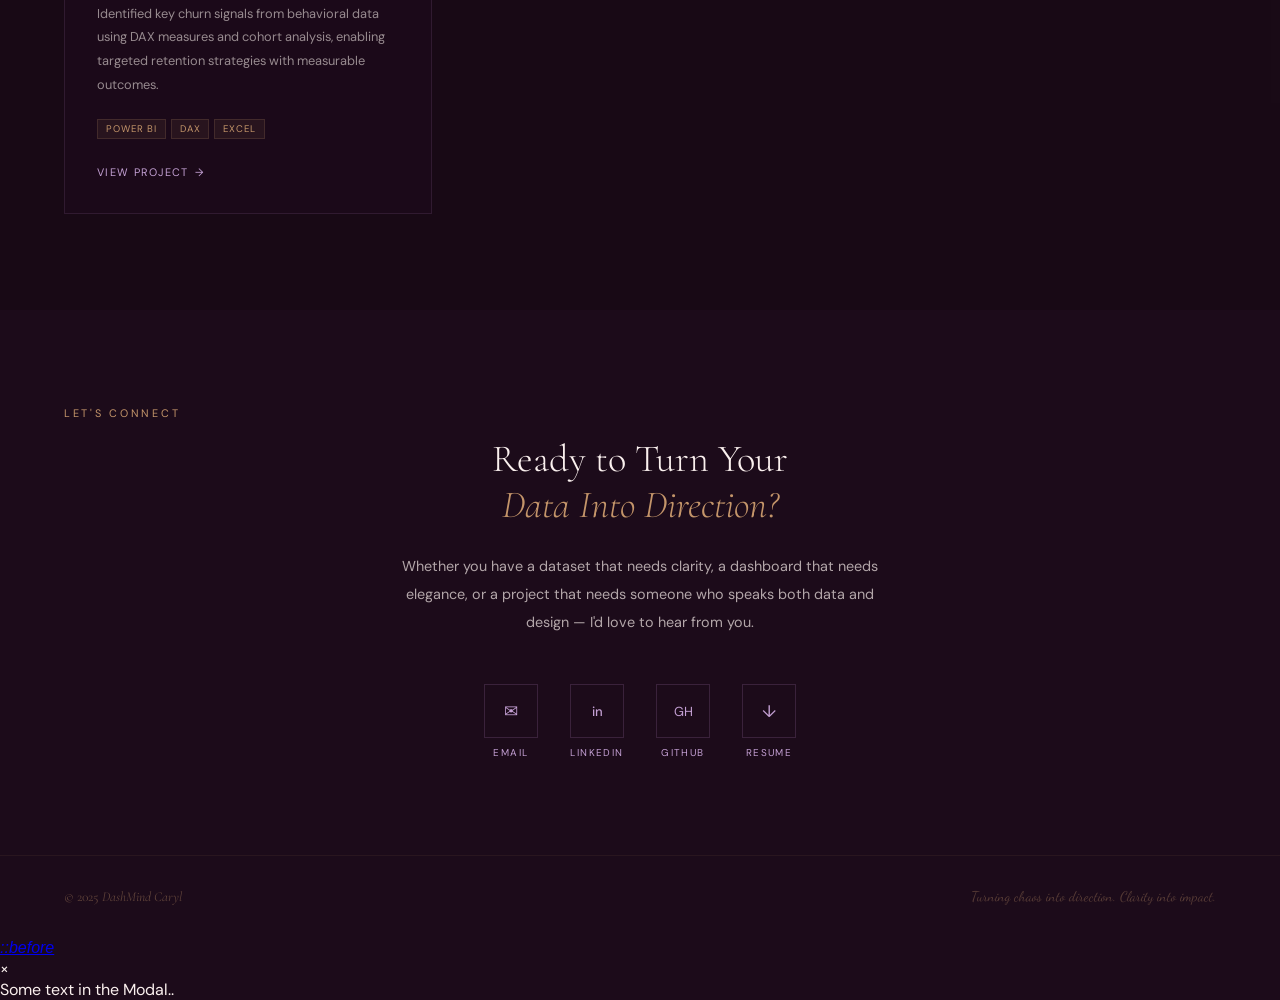
==== commit 61ff16e8: "added back to top and website icon" ====
--- a/index.html
+++ b/index.html
@@ -4,7 +4,8 @@
   <meta charset="UTF-8">
   <meta name="viewport" content="width=device-width, initial-scale=1.0">
   <title>DashMind Caryl — Turning Chaos Into Direction</title>
-
+ <!-- Favicon -->
+<link rel="icon" type="image/favicon-32x32" sizes="32x32" href="images/favicon.png">
   <!-- Google Fonts -->
   <link rel="preconnect" href="https://fonts.googleapis.com">
   <link rel="preconnect" href="https://fonts.gstatic.com" crossorigin>
@@ -71,7 +72,7 @@
     </div>
 
     <div class="hero-visual">
-      <img src="DMC.png" alt="DashMind Caryl" class="hero-logo-img">
+      <img src="images/DML.png" alt="DashMind Caryl" class="hero-logo-img">
     </div>
   </section>
 
@@ -309,8 +310,22 @@
     <div class="footer-brand">© 2025 <em>DashMind Caryl</em></div>
     <div class="footer-motto">Turning chaos into direction. Clarity into impact.</div>
   </footer>
-
-  <!-- JavaScript -->
+<!-- Back to Top -->
+ <a href="#" class="btn btn-outline-dark px-0 back-to-top" style="display: inline;">
+  <i class="fa fa-angle-double-up">
+::before
+  </i>
+</a>
+ <div id="myModal" class="modal">
+        <!-- Modal content -->
+        <div class="modal-content">
+          <span class="close_modal">×</span>
+          <p>Some text in the Modal..</p>
+        </div>
+      
+      </div>
+
+ <!-- JavaScript -->
   <script src="script.js"></script>
 
 </body>
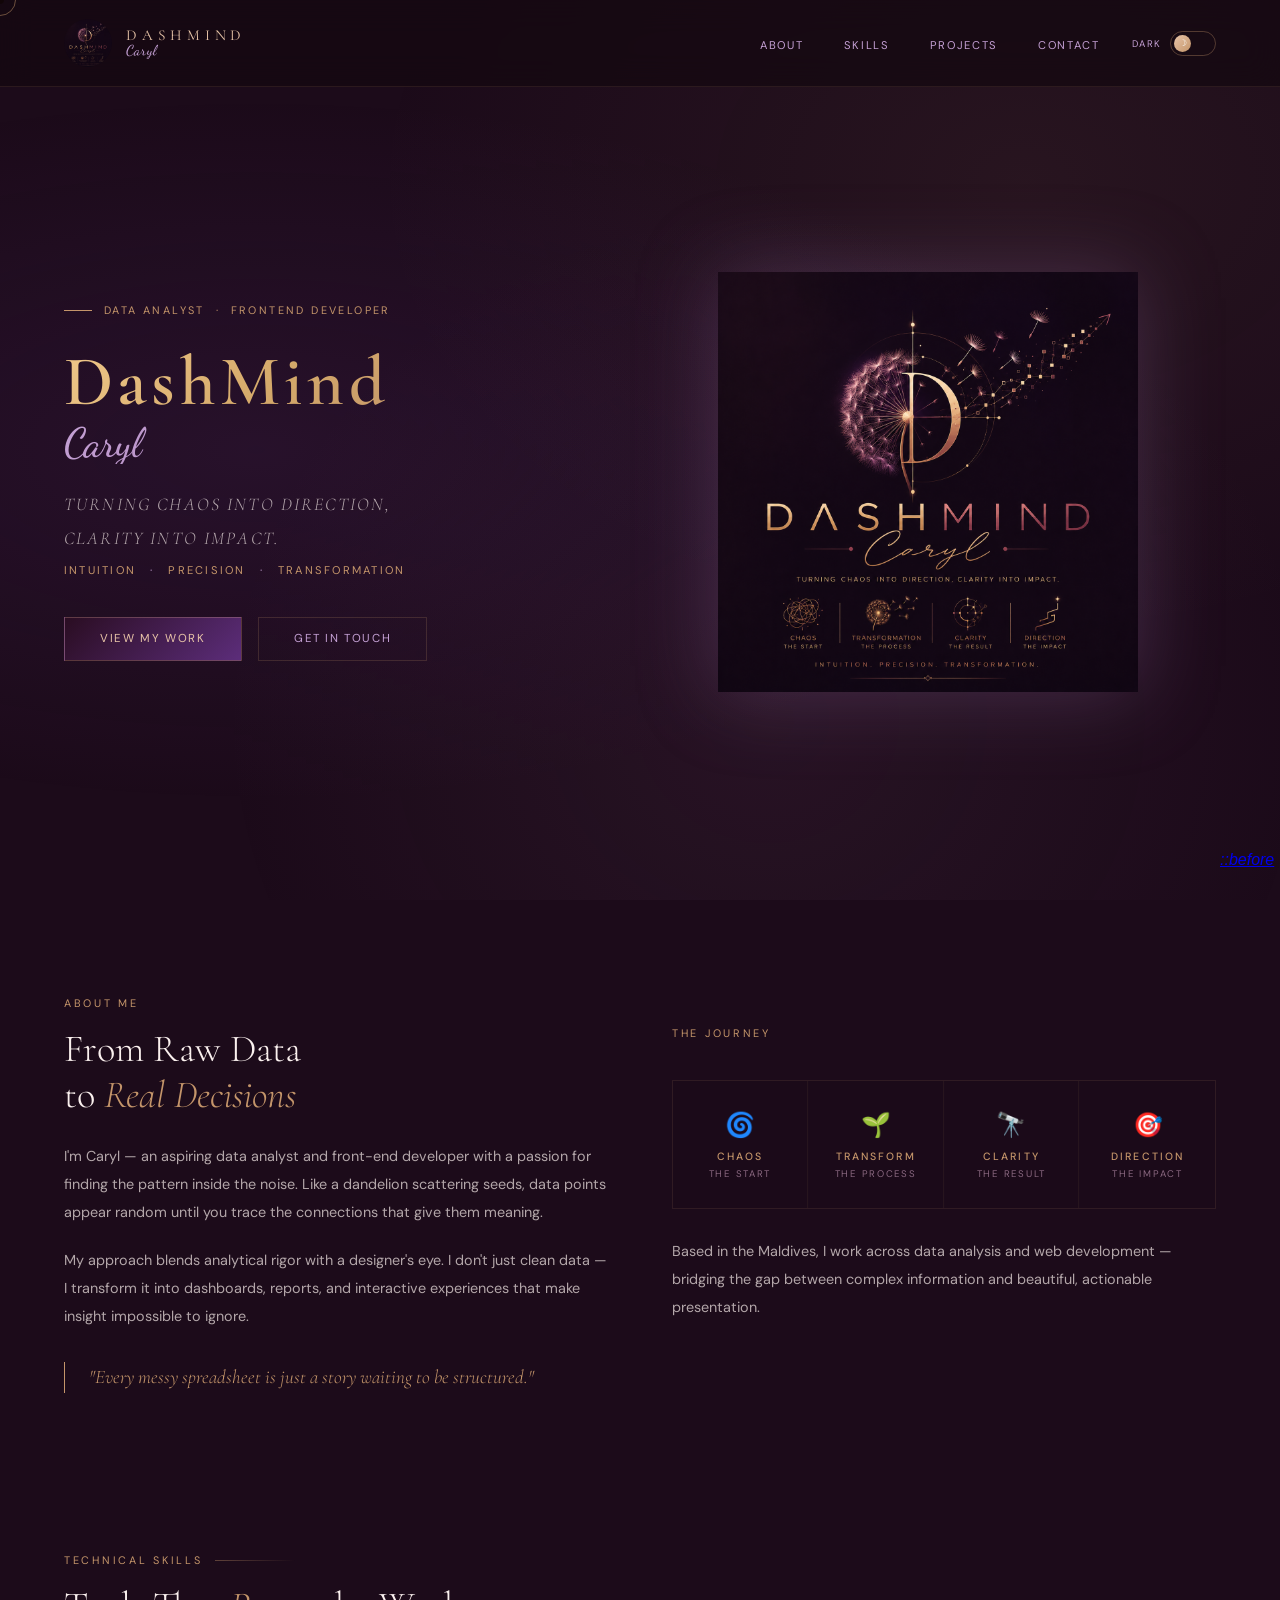
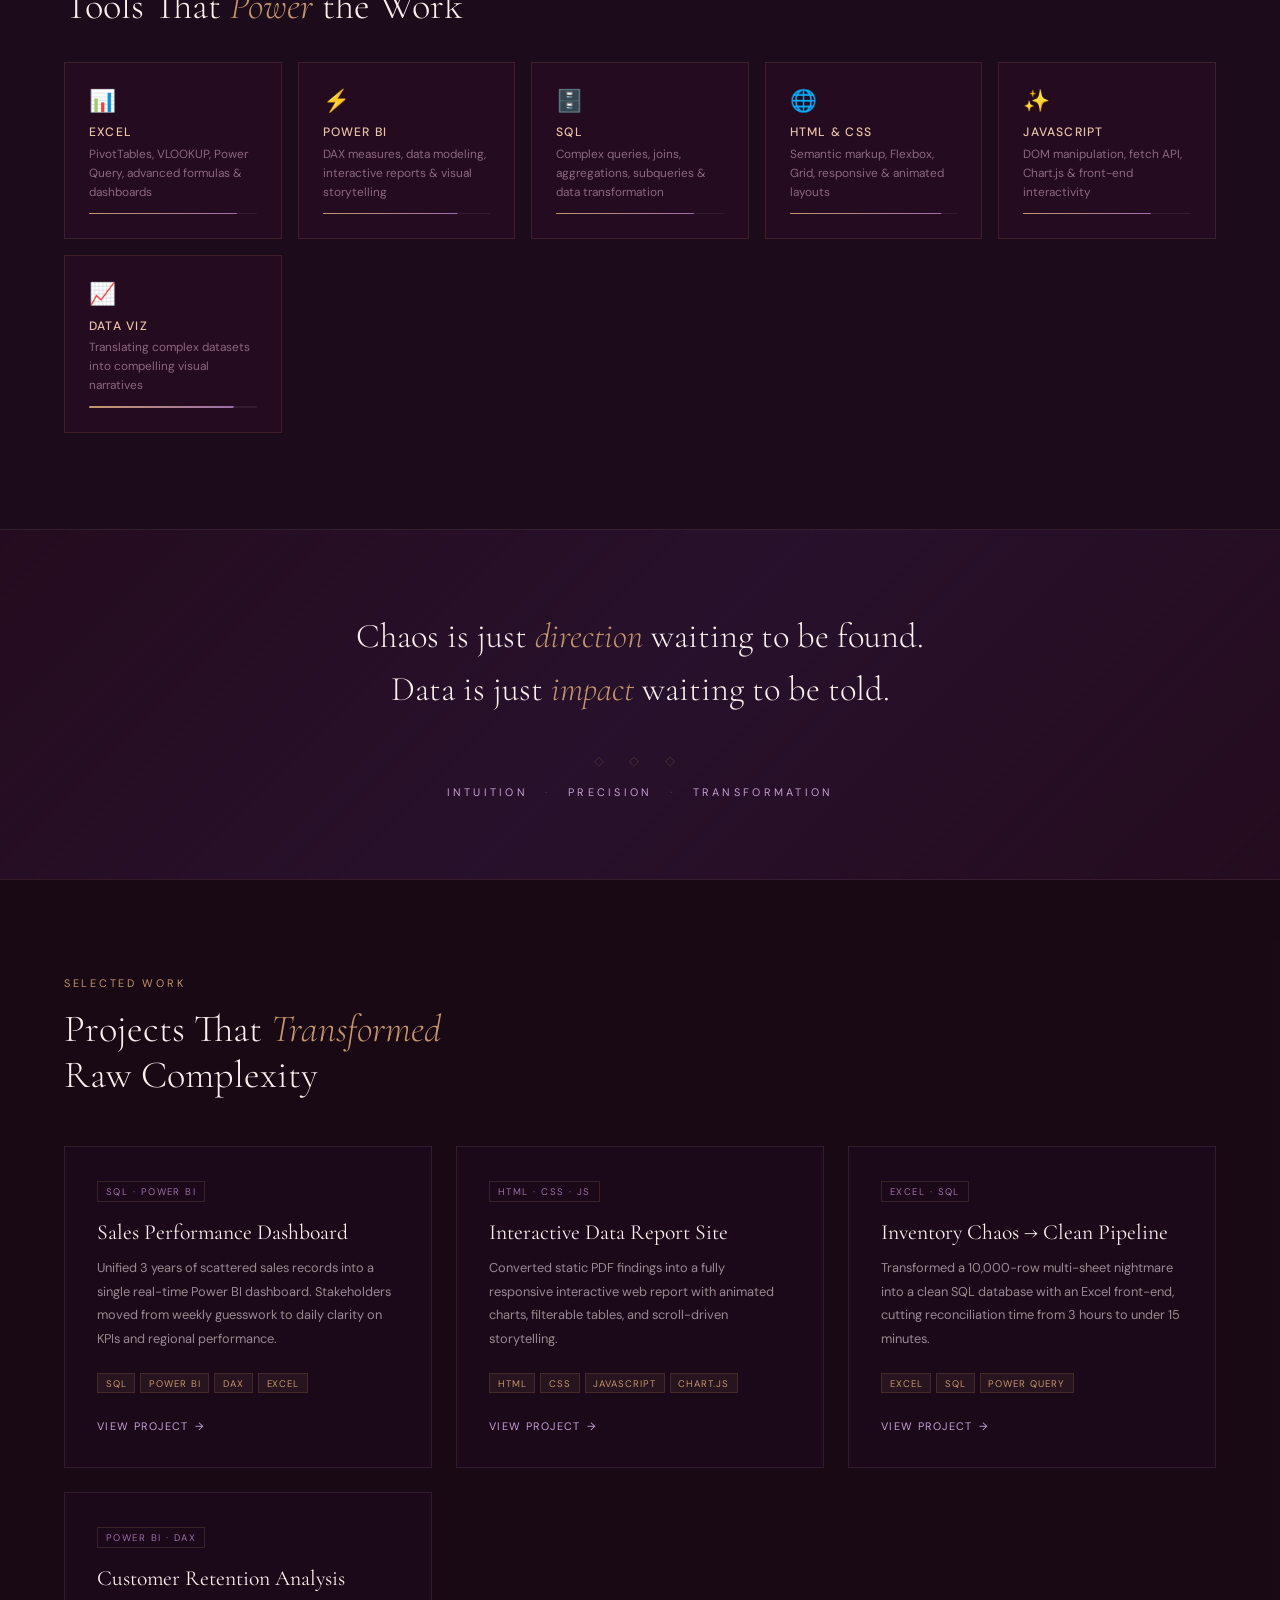
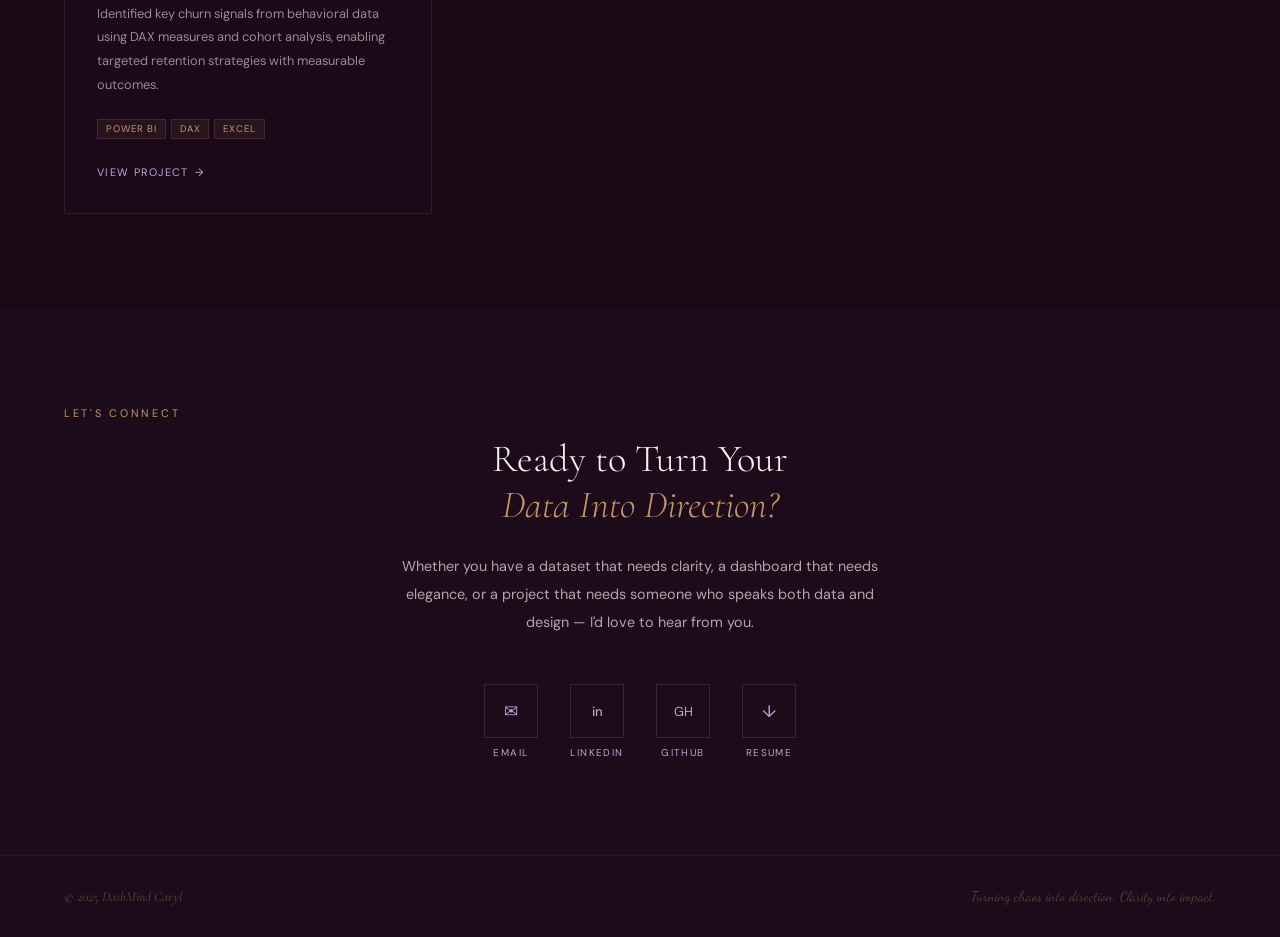
==== commit 44b40e26: "changes in the <back to top >" ====
--- a/index.html
+++ b/index.html
@@ -28,7 +28,7 @@
   ════════════════════════════════════ -->
   <nav id="mainNav">
     <a href="#home" class="nav-logo">
-      <img src="DML.png" alt="DashMind Caryl Logo" class="logo-mark-img">
+      <img src="images/DML.png" alt="DashMind Caryl Logo" class="logo-mark-img">
       <div class="logo-wordmark">
         <span class="logo-dash">DashMind</span>
         <span class="logo-script">Caryl</span>
@@ -316,15 +316,7 @@
 ::before
   </i>
 </a>
- <div id="myModal" class="modal">
-        <!-- Modal content -->
-        <div class="modal-content">
-          <span class="close_modal">×</span>
-          <p>Some text in the Modal..</p>
-        </div>
-      
-      </div>
-
+ 
  <!-- JavaScript -->
   <script src="script.js"></script>
 
--- a/style.css
+++ b/style.css
@@ -506,4 +506,15 @@
   .section { padding: 4rem 1.5rem; }
   .philosophy-strip { padding: 4rem 1.5rem; }
   footer { flex-direction: column; gap: 1rem; text-align: center; padding: 2rem 1.5rem; }
-}+}
+/* ── BACK TO TOP ── */
+.back-to-top {
+  position: fixed;
+  display: none;
+  width: 30px;
+  text-align: center;
+  right: 30px;
+  bottom: 30px;
+  z-index: 11;
+  animation: action 1s infinite alternate;
+}
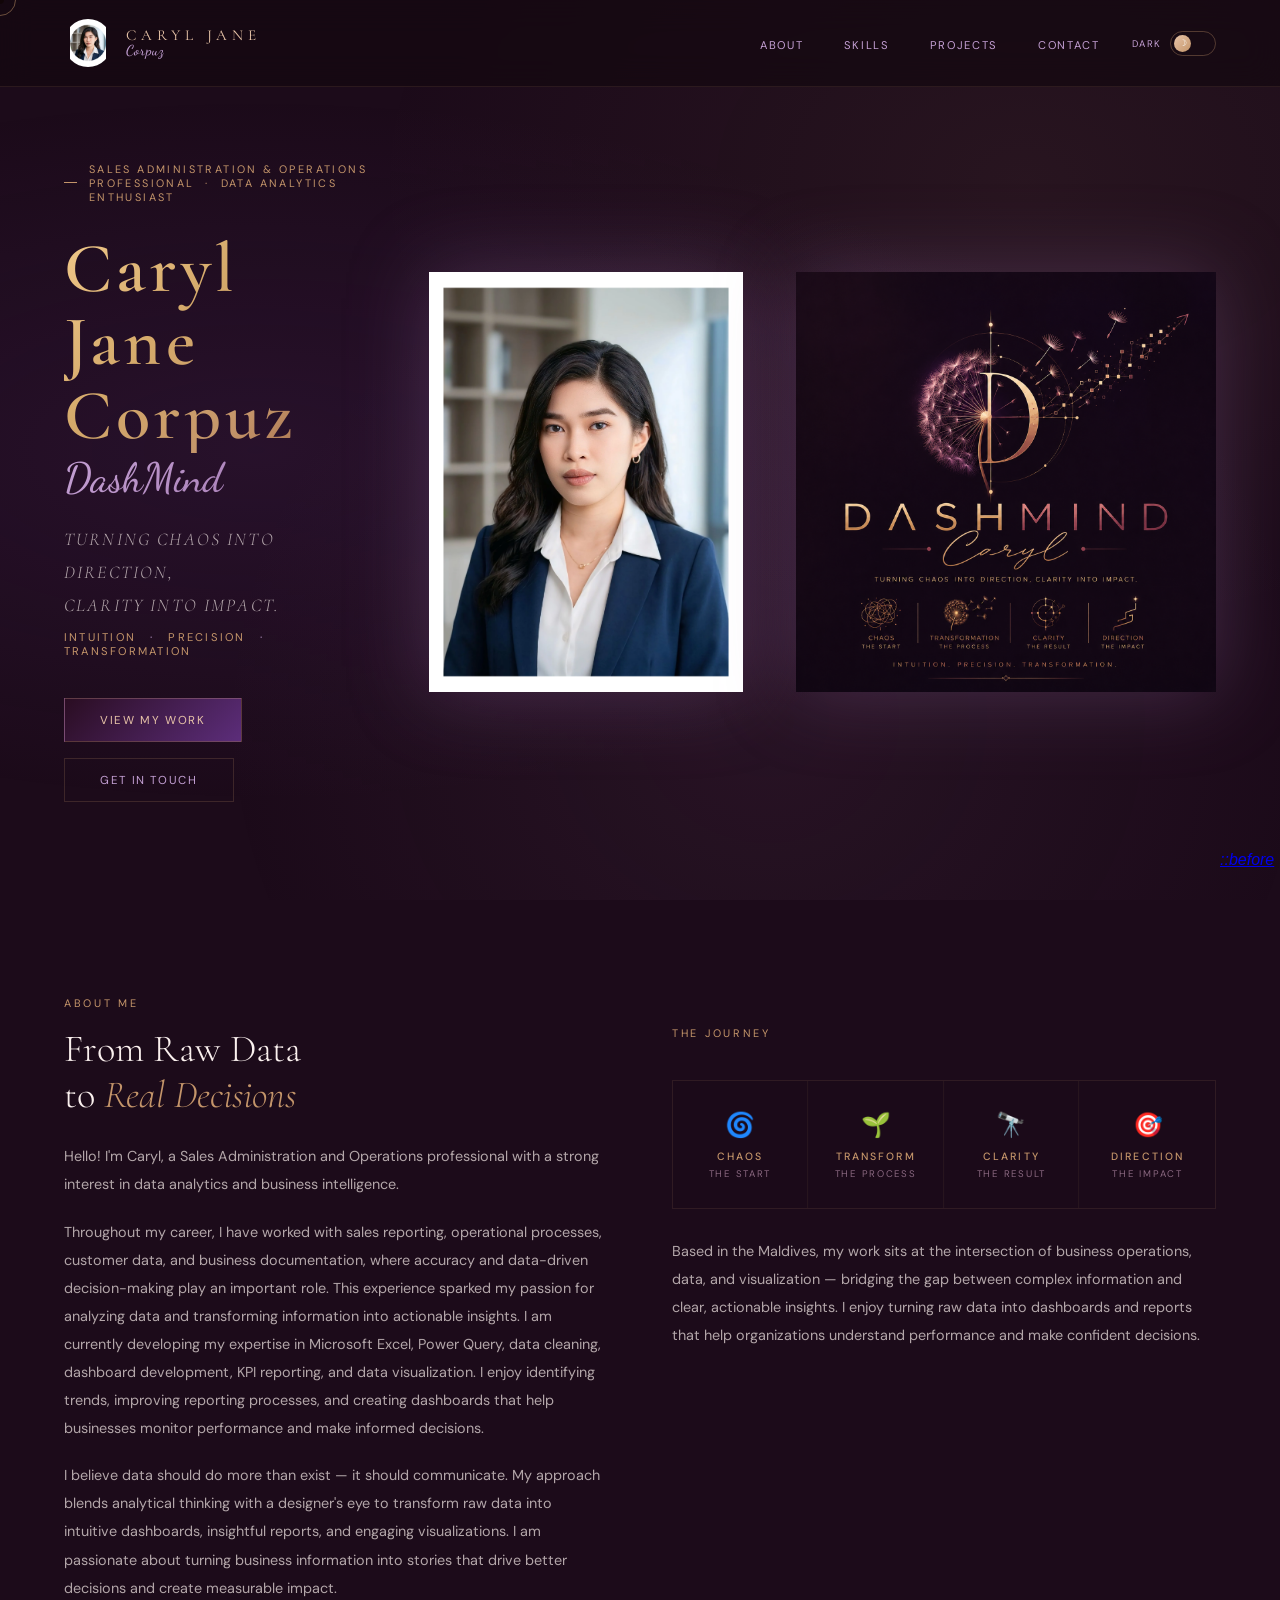
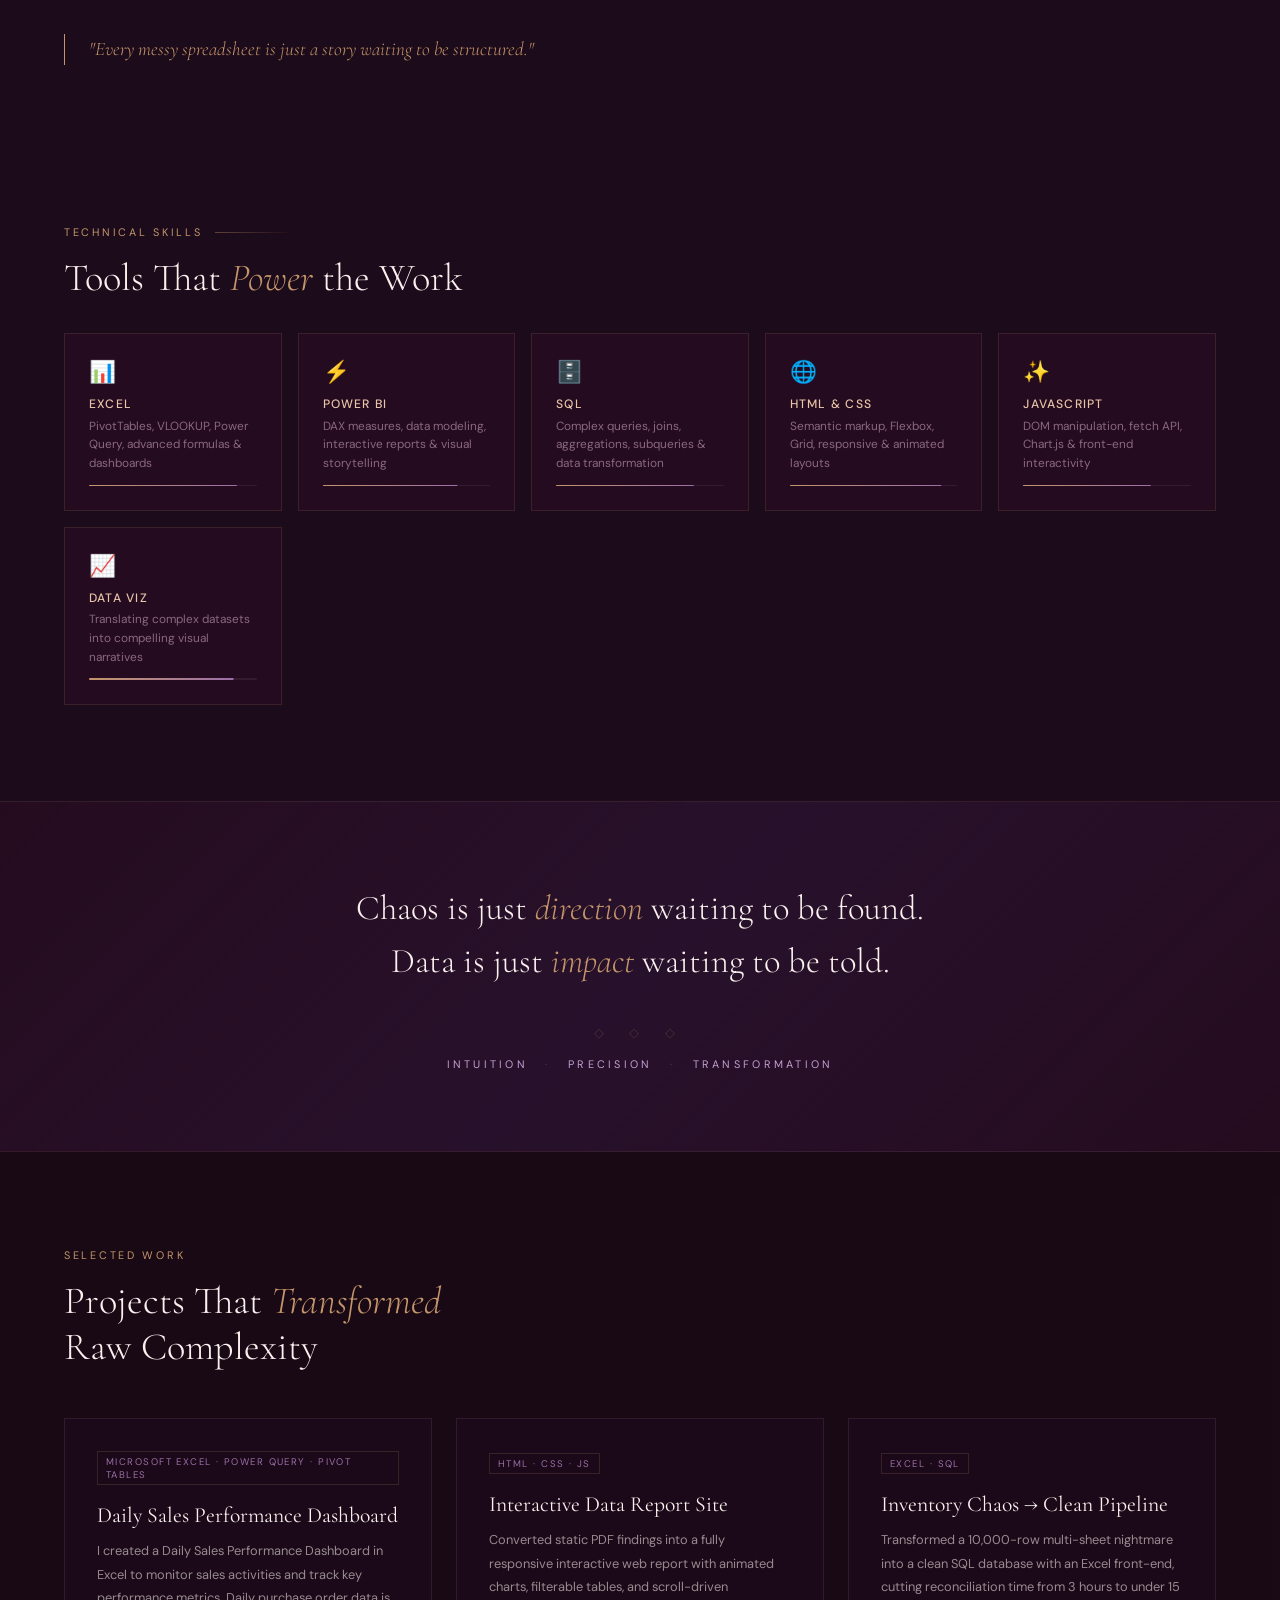
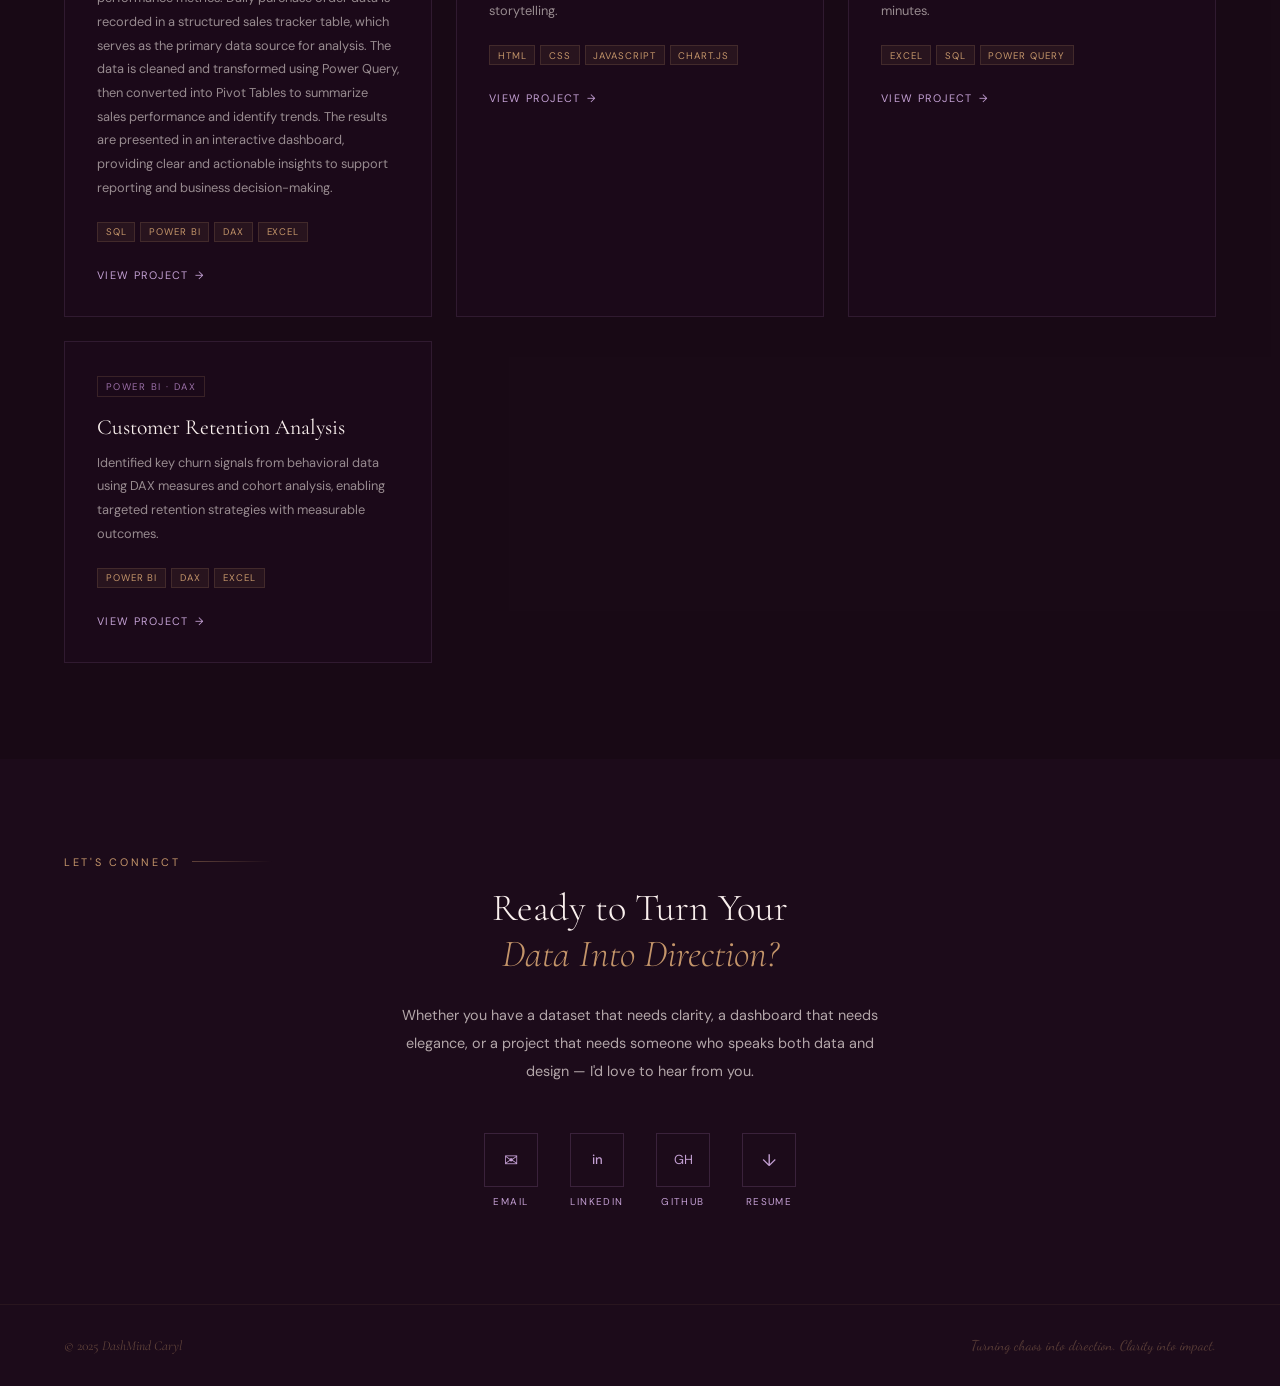
==== commit a12daeca: "Replacing the profile images and revising the paragraphs in <About up-to-Project> section" ====
--- a/index.html
+++ b/index.html
@@ -3,17 +3,24 @@
 <head>
   <meta charset="UTF-8">
   <meta name="viewport" content="width=device-width, initial-scale=1.0">
-  <title>DashMind Caryl — Turning Chaos Into Direction</title>
- <!-- Favicon -->
+  <title>Caryl Jane Corpuz</title>
+
+  <!-- Favicon start -->
 <link rel="icon" type="image/favicon-32x32" sizes="32x32" href="images/favicon.png">
-  <!-- Google Fonts -->
+  <!-- Favicon end -->  
+
+  <!-- Google Fonts start -->
   <link rel="preconnect" href="https://fonts.googleapis.com">
   <link rel="preconnect" href="https://fonts.gstatic.com" crossorigin>
   <link href="https://fonts.googleapis.com/css2?family=Cormorant+Garamond:ital,wght@0,300;0,400;0,600;1,300;1,400&family=Dancing+Script:wght@500;600&family=DM+Sans:wght@300;400;500&display=swap" rel="stylesheet">
-
-  <!-- Stylesheet -->
+  <!-- Google Fonts end -->
+
+  <!-- Stylesheet start -->
   <link rel="stylesheet" href="style.css">
+  <!-- Stylesheet end -->
+
 </head>
+
 <body>
 
   <!-- Custom Cursor -->
@@ -23,15 +30,13 @@
   <!-- Floating Seeds Background -->
   <div class="seeds-container" id="seedsContainer"></div>
 
-  <!-- ════════════════════════════════════
-       NAVIGATION
-  ════════════════════════════════════ -->
+  <!-- Navigation Start -->
   <nav id="mainNav">
     <a href="#home" class="nav-logo">
-      <img src="images/DML.png" alt="DashMind Caryl Logo" class="logo-mark-img">
+      <img src="images/Caryl_Profile2.png" alt="Caryl_Profile2 Logo" class="logo-mark-img">
       <div class="logo-wordmark">
-        <span class="logo-dash">DashMind</span>
-        <span class="logo-script">Caryl</span>
+        <span class="logo-dash">Caryl Jane</span>
+        <span class="logo-script">Corpuz</span>
       </div>
     </a>
     <div class="nav-right">
@@ -47,16 +52,15 @@
       </div>
     </div>
   </nav>
-
-  <!-- ════════════════════════════════════
-       HERO
-  ════════════════════════════════════ -->
+  <!-- Navigation End -->
+ 
+  <!-- HERO Start -->
   <section class="hero" id="home">
     <div class="hero-content reveal">
-      <div class="hero-eyebrow">Data Analyst &nbsp;·&nbsp; Frontend Developer</div>
+      <div class="hero-eyebrow">Sales Administration & Operations Professional &nbsp;·&nbsp; Data Analytics Enthusiast</div>
       <h1 class="hero-name">
-        <span class="dash">DashMind</span>
-        <span class="script-name">Caryl</span>
+        <span class="dash">Caryl Jane Corpuz</span>
+        <span class="script-name">DashMind</span>
       </h1>
       <p class="hero-tagline">
         Turning Chaos Into Direction,<br>
@@ -72,13 +76,13 @@
     </div>
 
     <div class="hero-visual">
-      <img src="images/DML.png" alt="DashMind Caryl" class="hero-logo-img">
-    </div>
-  </section>
-
-  <!-- ════════════════════════════════════
-       ABOUT
-  ════════════════════════════════════ -->
+      <img src="images/Caryl_Profile.png" alt="Caryl Corpuz" class="hero-logo-img">
+      <img src="images/DML.png" alt="DashMind" class="hero-logo-img">
+    </div>
+  </section>
+  <!-- HERO End -->
+   
+  <!-- ABOUT Start -->
   <section class="section" id="about">
     <div class="section-label">About Me</div>
     <div class="about-grid">
@@ -86,14 +90,26 @@
       <div class="reveal">
         <h2 class="section-title">From Raw Data<br>to <em>Real Decisions</em></h2>
         <p class="about-text">
-          I'm Caryl — an aspiring data analyst and front-end developer with a passion
-          for finding the pattern inside the noise. Like a dandelion scattering seeds,
-          data points appear random until you trace the connections that give them meaning.
+          Hello! I'm Caryl, a Sales Administration and Operations professional with
+          a strong interest in data analytics and business intelligence.
         </p>
         <p class="about-text">
-          My approach blends analytical rigor with a designer's eye. I don't just clean
-          data — I transform it into dashboards, reports, and interactive experiences
-          that make insight impossible to ignore.
+          Throughout my career, I have worked with sales reporting, operational processes,
+          customer data, and business documentation, where accuracy and data-driven decision-making
+          play an important role.
+          This experience sparked my passion for analyzing data and
+          transforming information into actionable insights.
+
+          I am currently developing my expertise in Microsoft Excel, Power Query,
+          data cleaning, dashboard development, KPI reporting, and data visualization.
+          I enjoy identifying trends, improving reporting processes,
+          and creating dashboards that help businesses monitor performance and make informed decisions.
+        </p>
+        <p class="about-text">
+          I believe data should do more than exist — it should communicate.
+          My approach blends analytical thinking with a designer's eye to transform raw data into intuitive dashboards,
+          insightful reports, and engaging visualizations. I am passionate about turning business information into stories
+          that drive better decisions and create measurable impact.
         </p>
         <blockquote class="about-quote">
           "Every messy spreadsheet is just a story waiting to be structured."
@@ -125,17 +141,18 @@
           </div>
         </div>
         <p class="about-text" style="margin-top: 1.75rem;">
-          Based in the Maldives, I work across data analysis and web development —
-          bridging the gap between complex information and beautiful, actionable presentation.
-        </p>
-      </div>
-
-    </div>
-  </section>
-
-  <!-- ════════════════════════════════════
-       SKILLS
-  ════════════════════════════════════ -->
+          Based in the Maldives, my work sits at the intersection of business operations, data, 
+          and visualization — bridging the gap between complex information and clear, actionable insights.
+          I enjoy turning raw data into dashboards and reports that help organizations
+          understand performance and make confident decisions.
+        </p>
+      </div>
+
+    </div>
+  </section>
+  <!-- ABOUT End -->
+
+  <!-- SKILLS Start -->
   <section class="section" id="skills" style="padding-top: 2rem;">
     <div class="section-label">Technical Skills</div>
     <h2 class="section-title reveal">Tools That <em>Power</em> the Work</h2>
@@ -185,10 +202,9 @@
 
     </div>
   </section>
-
-  <!-- ════════════════════════════════════
-       PHILOSOPHY STRIP
-  ════════════════════════════════════ -->
+  <!-- SKILLS End -->
+
+  <!-- PHILOSOPHY STRIP start -->
   <div class="philosophy-strip reveal">
     <p class="philosophy-headline">
       Chaos is just <em>direction</em> waiting to be found.<br>
@@ -209,11 +225,13 @@
     <div class="projects-grid">
 
       <div class="project-card reveal">
-        <span class="project-tag">SQL · Power BI</span>
-        <h3 class="project-title">Sales Performance Dashboard</h3>
+        <span class="project-tag"> Microsoft Excel · Power Query · Pivot Tables</span>
+        <h3 class="project-title">Daily Sales Performance Dashboard</h3>
         <p class="project-desc">
-          Unified 3 years of scattered sales records into a single real-time Power BI dashboard.
-          Stakeholders moved from weekly guesswork to daily clarity on KPIs and regional performance.
+          I created a Daily Sales Performance Dashboard in Excel to monitor sales activities and track key performance metrics.
+          Daily purchase order data is recorded in a structured sales tracker table, which serves as the primary data source for analysis.
+          The data is cleaned and transformed using Power Query, then converted into Pivot Tables to summarize sales performance and identify trends. 
+          The results are presented in an interactive dashboard, providing clear and actionable insights to support reporting and business decision-making.
         </p>
         <div class="project-tools">
           <span class="tool-badge">SQL</span>
